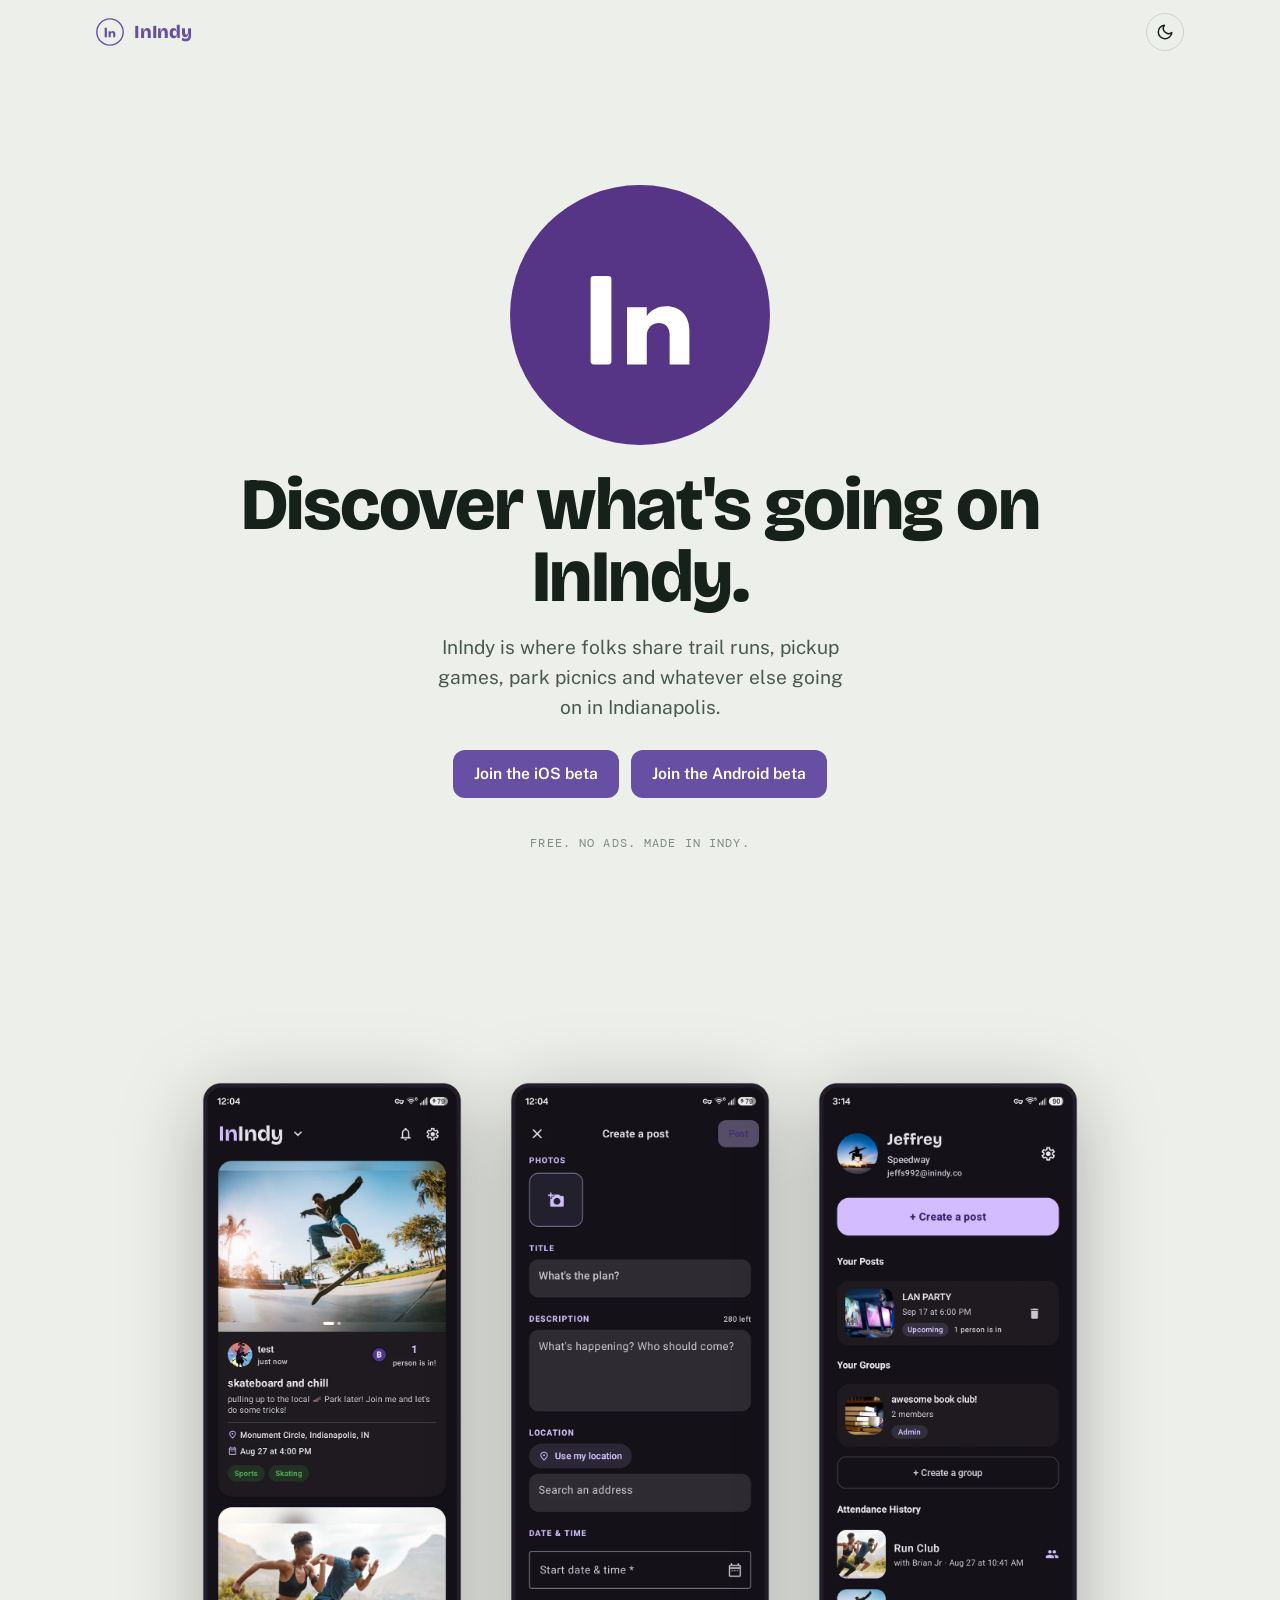
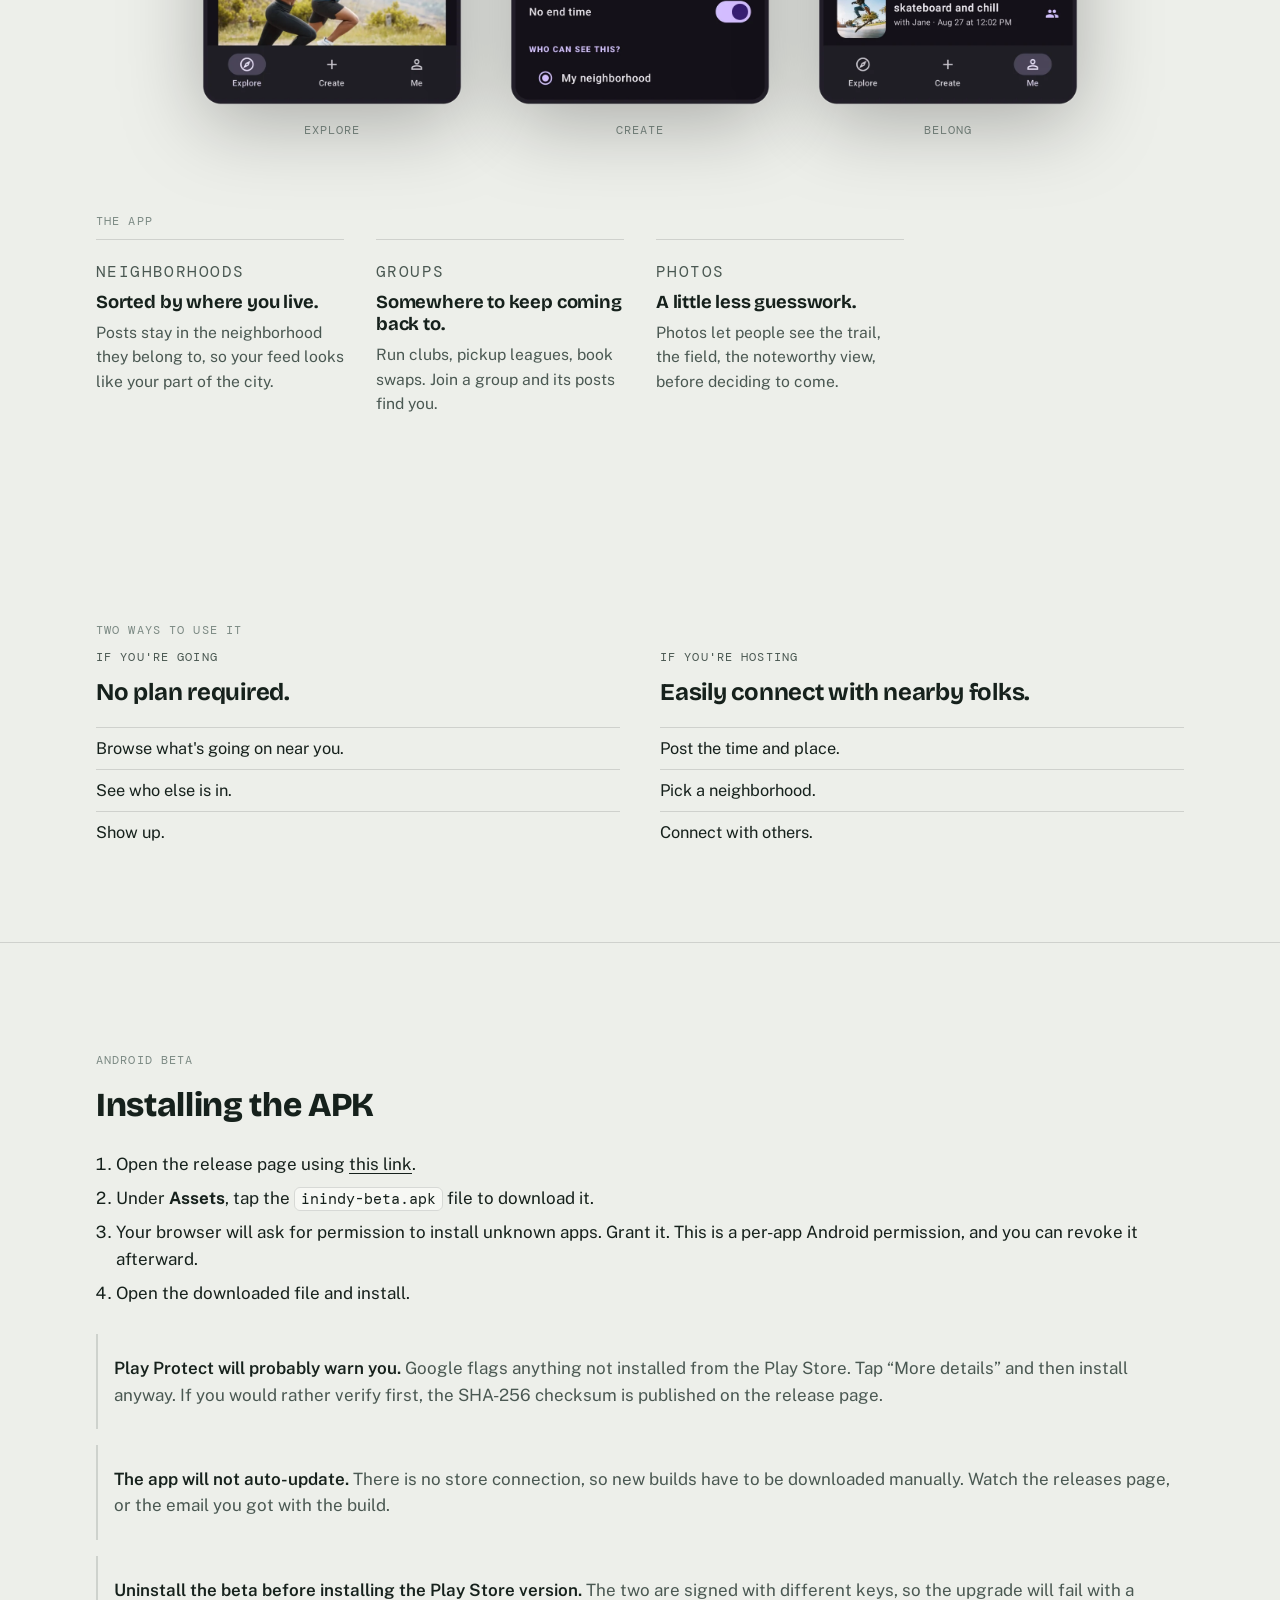
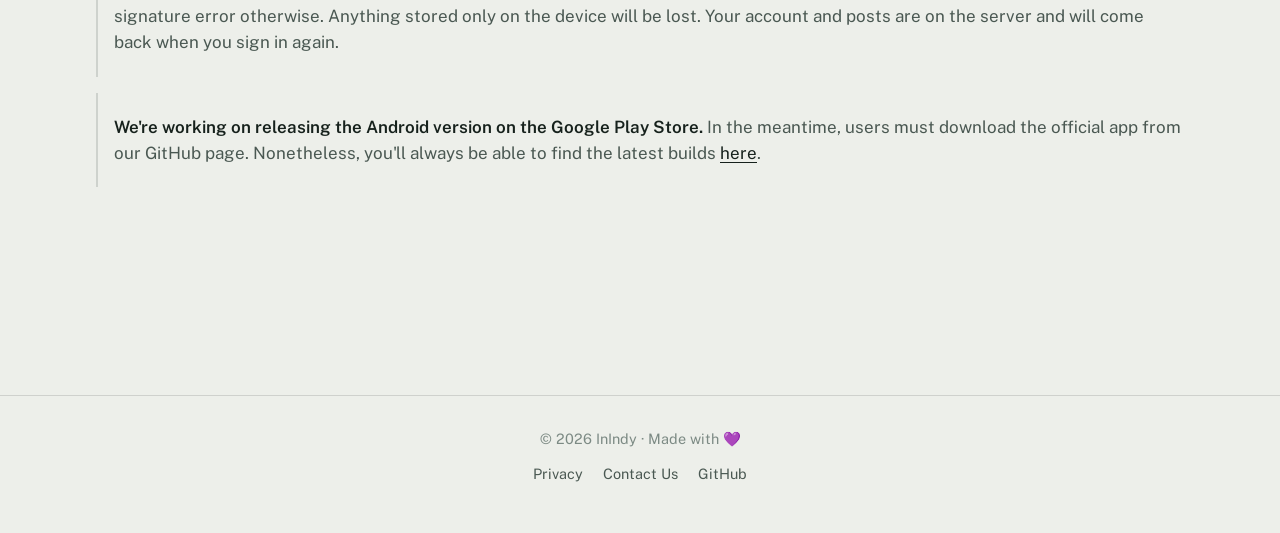
==== docs/index.html @ 4d264623 "updates website; refactors docs/assets" ====
<!doctype html>
<html lang="en">
<head>
<meta charset="utf-8">
<meta name="viewport" content="width=device-width, initial-scale=1, viewport-fit=cover">
<title>InIndy</title>
<meta name="description" content="InIndy is where folks share trail runs, pickup games, park picnics and whatever else going on in Indianapolis.">
<link rel="canonical" href="https://inindy.co/">

<meta property="og:type" content="website">
<meta property="og:site_name" content="InIndy">
<meta property="og:title" content="Discover what's going on InIndy.">
<meta property="og:description" content="InIndy is where folks share trail runs, pickup games, park picnics and whatever else going on in Indianapolis.">
<meta property="og:url" content="https://inindy.co/">
<meta property="og:image" content="https://inindy.co/assets/og-image.png">
<meta name="twitter:card" content="summary_large_image">
<meta name="twitter:title" content="Discover what's going on InIndy.">
<meta name="twitter:description" content="InIndy is where folks share trail runs, pickup games, park picnics and whatever else going on in Indianapolis.">
<meta name="twitter:image" content="https://inindy.co/assets/og-image.png">

<meta name="theme-color" content="#EDEFEA" media="(prefers-color-scheme: light)">
<meta name="theme-color" content="#000000" media="(prefers-color-scheme: dark)">

<link rel="icon" type="image/svg+xml" href="./assets/browser/favicon.svg">
<link rel="icon" type="image/png" sizes="32x32" href="./assets/browser/favicon-32.png">
<link rel="apple-touch-icon" sizes="180x180" href="./assets/browser/apple-touch-icon.png">

<script>
  // Apply stored theme before paint — avoids a flash on load.
  (function () {
    try {
      var t = localStorage.getItem('inindy-theme');
      if (t === 'light' || t === 'dark') {
        document.documentElement.setAttribute('data-theme', t);
      }
    } catch (e) {}
  })();
</script>

<link rel="preconnect" href="https://fonts.googleapis.com">
<link rel="preconnect" href="https://fonts.gstatic.com" crossorigin>
<link href="https://fonts.googleapis.com/css2?family=Bricolage+Grotesque:opsz,wght@12..96,500;12..96,700;12..96,800&family=Public+Sans:wght@400;500;600&family=DM+Mono:wght@400;500&display=swap" rel="stylesheet">

<link rel="stylesheet" href="./assets/css/index.css">
</head>
<body>

<header class="nav" id="nav">
  <div class="container nav-row">
    <a class="brand-lock" href="./index.html" aria-label="InIndy home">
      <svg viewBox="0 0 100 100" aria-hidden="true">
        <circle cx="50" cy="50" r="47" fill="none" stroke="currentColor" stroke-width="5"/>
        <g fill="currentColor" transform="translate(-4 0)">
          <rect x="35" y="35" width="8" height="34" rx="1.2"/>
          <path d="M49 47 h7.6 v3.4 c1.7 -2.6 4.6 -3.8 7.6 -3.8 c5.2 0 8.8 3.6 8.8 9.4 V69 h-7.6 V57.6 c0 -2.8 -1.7 -4.5 -4.2 -4.5 c-2.6 0 -4.6 1.9 -4.6 5.1 V69 H49 z"/>
        </g>
      </svg>
      <span>InIndy</span>
    </a>
    <button class="theme-toggle" id="themeToggle" type="button" aria-label="Switch to dark theme">
      <svg id="themeIcon" viewBox="0 0 24 24" fill="none" stroke="currentColor" stroke-width="2" stroke-linecap="round" stroke-linejoin="round" aria-hidden="true">
        <path d="M21 12.79A9 9 0 1 1 11.21 3 7 7 0 0 0 21 12.79z"/>
      </svg>
    </button>
  </div>
</header>

<main>

  <section class="section hero">
    <div class="container hero-inner">
      <img class="hero-logo" src="./assets/logo.svg" alt="InIndy" width="260" height="260">
      <h1 class="headline">Discover what's going on InIndy.</h1>
      <p class="subhead">InIndy is where folks share trail runs, pickup games, park picnics and whatever else going on in Indianapolis.</p>

      <div class="cta-row" id="ctaTop"></div>
      <p class="mono hero-foot">Free. No ads. Made in Indy.</p>
    </div>
  </section>

  <section class="section">
    <div class="container">
      <div class="screens">
        <figure class="screen">
          <picture>
            <source srcset="./assets/screenshots/screen-feed.webp" type="image/webp">
            <img src="./assets/screenshots/screen-feed.png" width="668" height="1599" loading="lazy" decoding="async"
                 alt="The InIndy feed showing a skateboarding meetup at Monument Circle.">
          </picture>
          <figcaption class="mono">Explore</figcaption>
        </figure>
        <figure class="screen">
          <picture>
            <source srcset="./assets/screenshots/screen-create.webp" type="image/webp">
            <img src="./assets/screenshots/screen-create.png" width="668" height="1599" loading="lazy" decoding="async"
                 alt="Creating a post: photos, title, description, location, date and time, and who can see it.">
          </picture>
          <figcaption class="mono">Create</figcaption>
        </figure>
        <figure class="screen">
          <picture>
            <source srcset="./assets/screenshots/screen-profile.webp" type="image/webp">
            <img src="./assets/screenshots/screen-profile.png" width="668" height="1599" loading="lazy" decoding="async"
                 alt="A profile in Speedway showing an upcoming LAN party, a book club group, and events attended.">
          </picture>
          <figcaption class="mono">Belong</figcaption>
        </figure>
      </div>

      <p class="mono kicker">The app</p>
      <div class="blocks">
        <article class="block">
          <p class="mono">Neighborhoods</p>
          <h3>Sorted by where you live.</h3>
          <p>Posts stay in the neighborhood they belong to, so your feed looks like your part of the city.</p>
        </article>
        <article class="block">
          <p class="mono">Groups</p>
          <h3>Somewhere to keep coming back to.</h3>
          <p>Run clubs, pickup leagues, book swaps. Join a group and its posts find you.</p>
        </article>
        <article class="block">
          <p class="mono">Photos</p>
          <h3>A little less guesswork.</h3>
          <p>Photos let people see the trail, the field, the noteworthy view, before deciding to come.</p>
        </article>
      </div>
    </div>
  </section>

  <section class="section">
    <div class="container">
      <p class="mono kicker">Two ways to use it</p>
      <div class="two-ways">
        <div class="way">
          <p class="mono">If you're going</p>
          <h3>No plan required.</h3>
          <ul class="steps">
            <li>Browse what's going on near you.</li>
            <li>See who else is in.</li>
            <li>Show up.</li>
          </ul>
        </div>
        <div class="way">
          <p class="mono">If you're hosting</p>
          <h3>Easily connect with nearby folks.</h3>
          <ul class="steps">
            <li>Post the time and place.</li>
            <li>Pick a neighborhood.</li>
            <li>Connect with others.</li>
          </ul>
        </div>
      </div>
    </div>
  </section>

<!--  <section class="section">-->
<!--    <div class="container">-->
<!--      <p class="mono kicker">Neighborhoods</p>-->
<!--      <p class="hoods">Beech Grove &middot; Carmel &middot; Castleton &middot; Crown Hill &middot; Fall Creek Place &middot; Fishers &middot; Geist &middot; Golden Hill &middot; Greenwood &middot; High School Road &middot; Mapleton-Fall Creek &middot; Mars Hill &middot; Near Eastside &middot; Near Northside &middot; Near Westside &middot; Nora &middot; Riverside &middot; Southport &middot; Speedway &middot; University Heights &middot; Wayne &middot; Westfield &middot; White River State Park Area &middot; Woodruff Place &middot; Zionsville</p>-->
<!--    </div>-->
<!--  </section>-->

  <section class="section android-setup" id="android-setup">
    <div class="container">
      <p class="mono kicker">Android beta</p>
      <h2>Installing the APK</h2>
      <ol>
        <li>Open the release page using <a id="releaseLink" href="#" target="_blank" rel="noopener">this link</a>.</li>
        <li>Under <strong>Assets</strong>, tap the <code>inindy-beta.apk</code> file to download it.</li>
        <li>Your browser will ask for permission to install unknown apps. Grant it. This is a per-app Android permission, and you can revoke it afterward.</li>
        <li>Open the downloaded file and install.</li>
      </ol>

      <div class="warn">
        <p><strong>Play Protect will probably warn you.</strong> Google flags anything not installed from the Play Store. Tap &ldquo;More details&rdquo; and then install anyway. If you would rather verify first, the SHA-256 checksum is published on the release page.</p>
      </div>
      <div class="warn">
        <p><strong>The app will not auto-update.</strong> There is no store connection, so new builds have to be downloaded manually. Watch the releases page, or the email you got with the build.</p>
      </div>
      <div class="warn">
        <p><strong>Uninstall the beta before installing the Play Store version.</strong> The two are signed with different keys, so the upgrade will fail with a signature error otherwise. Anything stored only on the device will be lost. Your account and posts are on the server and will come back when you sign in again.</p>
      </div>
      <div class="warn">
        <p><strong>We're working on releasing the Android version on the Google Play Store.</strong> In the meantime, users must download the official app from our GitHub page. Nonetheless, you'll always be able to find the latest builds <a href="https://github.com/BrianJr03/InIndyApp/releases" rel="noopener">here</a>.</p>
      </div>
    </div>
  </section>

</main>

<footer class="site">
  <div class="container foot-row">
    <div>&copy; 2026 InIndy &middot; Made with 💜</div>
    <div class="foot-links">
      <a href="./privacy.html">Privacy</a>
      <a href="mailto:brian.walker@inindy.co">Contact Us</a>
      <a href="https://github.com/BrianJr03/InIndyApp" rel="noopener">GitHub</a>
    </div>
  </div>
</footer>

<div class="scroll-hint" id="scrollHint" aria-hidden="true">
  <svg viewBox="0 0 24 24" fill="none" stroke="currentColor" stroke-width="2" stroke-linecap="round" stroke-linejoin="round">
    <path d="M12 5v14M5 12l7 7 7-7"/>
  </svg>
</div>

<script src="./assets/js/index.js"></script>
</body>
</html>
---- docs/assets/css/index.css ----
:root {
  --paper:    #EDEFEA;
  --paper-2:  #F7F8F4;
  --ink:      #16211C;
  --ink-2:    #4A5852;
  --ink-3:    #7C8A84;
  --line:     rgba(22,33,28,0.14);
  --brand:    #6750A4;
  --brand-text: #6750A4;
  --brand-hover: #5B4590;
  --accent:   #9C5D0C;
  --on-brand: #FFFFFF;

  --font-display: 'Bricolage Grotesque', ui-sans-serif, system-ui, -apple-system, 'Segoe UI', sans-serif;
  --font-body:    'Public Sans', system-ui, -apple-system, 'Segoe UI', Roboto, sans-serif;
  --font-mono:    'DM Mono', ui-monospace, SFMono-Regular, Menlo, Monaco, Consolas, monospace;

  --hint-ink: #000;

  --gutter: clamp(1.25rem, 4vw, 2.25rem);
  --section-y: clamp(3.5rem, 8vw, 6rem);
  --hero-y: clamp(4.5rem, 10vw, 7.5rem);
  --max: 1160px;
  --radius: 14px;
}
[data-theme="dark"] {
  --paper:    #000000;
  --paper-2:  #0D0B10;
  --ink:      #E7EDE8;
  --ink-2:    #A2B1AA;
  --ink-3:    #6F807A;
  --line:     rgba(230,225,233,0.18);
  --brand:    #6750A4;
  --brand-text: #D0BCFF;
  --brand-hover: #7965B8;
  --accent:   #E9A93F;
  --on-brand: #FFFFFF;
  --hint-ink: #FFFFFF;
}
@media (prefers-color-scheme: dark) {
  :root:not([data-theme="light"]) {
    --paper:    #000000;
    --paper-2:  #0D0B10;
    --ink:      #E7EDE8;
    --ink-2:    #A2B1AA;
    --ink-3:    #6F807A;
    --line:     rgba(230,225,233,0.18);
    --brand:    #6750A4;
    --brand-text: #D0BCFF;
    --brand-hover: #7965B8;
    --accent:   #E9A93F;
    --on-brand: #FFFFFF;
    --hint-ink: #FFFFFF;
  }
}

* { box-sizing: border-box; }
html, body { margin: 0; padding: 0; }
html { -webkit-text-size-adjust: 100%; scroll-behavior: smooth; }
body {
  background: var(--paper);
  color: var(--ink);
  font-family: var(--font-body);
  font-size: 17px;
  line-height: 1.55;
  -webkit-font-smoothing: antialiased;
  text-rendering: optimizeLegibility;
  overflow-x: hidden;
}
img, svg { display: block; max-width: 100%; }

a { color: var(--ink); text-decoration: underline; text-underline-offset: 3px; text-decoration-thickness: 1px; }
a:hover { color: var(--brand-text); }
code {
  font-family: var(--font-mono);
  font-size: 0.88em;
  background: var(--paper-2);
  border: 1px solid var(--line);
  padding: 1px 6px;
  border-radius: 6px;
}
:focus { outline: none; }
:focus-visible {
  outline: 2px solid var(--brand-text);
  outline-offset: 2px;
  border-radius: 6px;
}

.container {
  max-width: var(--max);
  margin: 0 auto;
  padding-left: var(--gutter);
  padding-right: var(--gutter);
}
.section { padding-top: var(--section-y); padding-bottom: var(--section-y); }

.mono {
  font-family: var(--font-mono);
  font-size: 0.78rem;
  letter-spacing: 0.09em;
  text-transform: uppercase;
  color: var(--ink-3);
}

/* NAV */
header.nav {
  position: sticky;
  top: 0;
  z-index: 20;
  background: color-mix(in oklab, var(--paper) 88%, transparent);
  backdrop-filter: saturate(140%) blur(8px);
  -webkit-backdrop-filter: saturate(140%) blur(8px);
  border-bottom: 1px solid transparent;
  transition: border-color 200ms ease;
}
header.nav.is-scrolled { border-bottom-color: var(--line); }
.nav-row {
  display: flex;
  align-items: center;
  justify-content: space-between;
  height: 64px;
}
.brand-lock {
  display: inline-flex;
  align-items: center;
  gap: 10px;
  color: var(--brand-text);
  text-decoration: none;
  font-family: var(--font-display);
  font-weight: 800;
  letter-spacing: -0.01em;
  font-size: 1.15rem;
}
.brand-lock svg { width: 28px; height: 28px; }
.theme-toggle {
  appearance: none;
  background: transparent;
  border: 1px solid var(--line);
  color: var(--ink);
  height: 38px;
  width: 38px;
  padding: 0;
  border-radius: 999px;
  cursor: pointer;
  display: inline-flex;
  align-items: center;
  justify-content: center;
}
.theme-toggle:hover { border-color: var(--ink-3); }
.theme-toggle svg { width: 18px; height: 18px; }

/* HERO */
.hero {
  padding-top: var(--hero-y);
  padding-bottom: var(--hero-y);
}
.hero-inner {
  display: flex;
  flex-direction: column;
  align-items: center;
  text-align: center;
  gap: 0;
}
.hero-logo {
  width: clamp(140px, 26vw, 260px);
  height: auto;
  margin: 0 0 1.5rem;
}
h1.headline {
  font-family: var(--font-display);
  font-weight: 800;
  font-size: clamp(2.4rem, 7vw, 4.6rem);
  line-height: 0.98;
  letter-spacing: -0.02em;
  margin: 0 0 1.25rem;
  color: var(--ink);
  max-width: 18ch;
}
.subhead {
  font-size: clamp(1.05rem, 1.6vw, 1.2rem);
  color: var(--ink-2);
  max-width: 34ch;
  margin: 0 0 1.75rem;
}
.cta-row {
  display: flex;
  flex-direction: column;
  gap: 12px;
  margin: 0 0 1rem;
  justify-content: center;
}
@media (min-width: 560px) {
  .cta-row { flex-direction: row; }
}
.btn {
  display: inline-flex;
  align-items: center;
  justify-content: center;
  min-height: 48px;
  padding: 0 20px;
  border-radius: 12px;
  font-family: var(--font-body);
  font-weight: 600;
  font-size: 0.98rem;
  text-decoration: none;
  border: 1px solid transparent;
  cursor: pointer;
  transition: transform 120ms ease, background-color 160ms ease, color 160ms ease, border-color 160ms ease;
}
@media (max-width: 559px) { .btn { width: 100%; } }
.btn-primary {
  background: var(--brand);
  color: var(--on-brand);
}
.btn-primary:hover { background: var(--brand-hover); color: var(--on-brand); transform: translateY(-1px); }
.btn-disabled {
  background: transparent;
  color: var(--ink-3);
  border-color: var(--line);
  cursor: not-allowed;
  pointer-events: none;
}
.setup-link {
  display: block;
  width: fit-content;
  margin: 8px auto 0;
  color: var(--ink-3);
  font-size: 0.9rem;
  text-decoration: underline;
  text-underline-offset: 3px;
}
.setup-link:hover { color: var(--ink); }
.hero-foot { margin-top: 1.25rem; }

/* WHAT IT DOES */
.blocks {
  display: grid;
  grid-template-columns: 1fr;
  gap: clamp(1.5rem, 3vw, 2rem);
}
@media (min-width: 700px) { .blocks { grid-template-columns: repeat(2, 1fr); } }
@media (min-width: 1024px) { .blocks { grid-template-columns: repeat(4, 1fr); } }
.block { border-top: 1px solid var(--line); padding-top: 1.25rem; }
.block h3 {
  font-family: var(--font-display);
  font-weight: 700;
  font-size: 1.15rem;
  line-height: 1.2;
  margin: 0.4rem 0 0.5rem;
  color: var(--ink);
  letter-spacing: -0.01em;
}
.block p { margin: 0; color: var(--ink-2); font-size: 0.98rem; }

/* APP SCREENS */
.screens{display:flex;gap:clamp(1.5rem,5vw,3rem);justify-content:center;
  align-items:flex-start;flex-wrap:wrap;margin-bottom:clamp(2.5rem,7vw,4.5rem)}
.screen{margin:0;flex:0 1 260px;max-width:300px;text-align:center}
.screen img{width:100%;height:auto;display:block;
  filter:drop-shadow(0 18px 40px rgba(0,0,0,.28))}
.screen figcaption{margin-top:1rem;color:var(--ink-3)}
@media (max-width:900px){.screen{flex-basis:220px}}
@media (max-width:700px){
  .screens{flex-wrap:nowrap;justify-content:flex-start;gap:1rem;
    overflow-x:auto;scroll-snap-type:x mandatory;
    -webkit-overflow-scrolling:touch;scrollbar-width:none;
    margin-inline:calc(var(--gutter) * -1);
    padding:0.5rem 15% 3rem;
    scroll-padding-inline:15%}
  .screens::-webkit-scrollbar{display:none}
  .screen{flex:0 0 70%;max-width:none;scroll-snap-align:center}
}

/* TWO WAYS */
.two-ways {
  display: grid;
  grid-template-columns: 1fr;
  gap: clamp(1.75rem, 4vw, 2.5rem);
}
@media (min-width: 800px) { .two-ways { grid-template-columns: 1fr 1fr; } }
.way h3 {
  font-family: var(--font-display);
  font-weight: 700;
  font-size: 1.5rem;
  margin: 0.4rem 0 0.75rem;
  letter-spacing: -0.01em;
}
.way p { color: var(--ink-2); margin: 0; }
.way .steps {
  margin: 1rem 0 0;
  padding: 0;
  list-style: none;
  display: grid;
  gap: 8px;
  color: var(--ink);
  font-size: 1.02rem;
}
.way .steps li {
  border-top: 1px solid var(--line);
  padding-top: 8px;
}

/* NEIGHBORHOODS */
.hoods {
  font-family: var(--font-mono);
  color: var(--ink-3);
  font-size: 0.86rem;
  letter-spacing: 0.04em;
  line-height: 1.9;
}

/* ANDROID SETUP */
.android-setup { border-top: 1px solid var(--line); padding-top: var(--section-y); }
.android-setup h2 {
  font-family: var(--font-display);
  font-weight: 800;
  font-size: clamp(1.6rem, 3.5vw, 2.1rem);
  letter-spacing: -0.01em;
  margin: 0.5rem 0 1.25rem;
}
.android-setup ol { margin: 0 0 1.75rem; padding-left: 1.25rem; color: var(--ink); }
.android-setup ol li { margin-bottom: 0.5rem; }
.warn {
  border-left: 2px solid var(--line);
  padding: 0.25rem 0 0.25rem 1rem;
  margin: 1rem 0;
  color: var(--ink-2);
}
.warn strong { color: var(--ink); font-weight: 600; }
.android-setup .foot-link { display: inline-block; margin-top: 1rem; }

/* SECTION HEADS */
.kicker { margin-bottom: 0.5rem; }

/* FOOTER */
footer.site {
  border-top: 1px solid var(--line);
  margin-top: var(--section-y);
  padding: 2rem 0 3rem;
}
.foot-row {
  display: flex;
  flex-direction: column;
  align-items: center;
  gap: 0.75rem;
  color: var(--ink-3);
  font-size: 0.9rem;
  text-align: center;
}
.foot-links {
  display: flex;
  flex-wrap: wrap;
  justify-content: center;
  gap: 1.25rem;
}
.foot-links a { color: var(--ink-2); text-decoration: none; }
.foot-links a:hover { color: var(--ink); text-decoration: underline; text-underline-offset: 3px; }

/* SCROLL HINT — mobile-only pulsing arrow at the very top of the page */
.scroll-hint { display: none; }
@media (max-width: 560px) {
  .scroll-hint {
    display: block;
    position: fixed;
    right: 1.25rem;
    bottom: calc(1.25rem + env(safe-area-inset-bottom, 0px));
    color: var(--hint-ink);
    z-index: 15;
    pointer-events: none;
    transition: opacity 300ms ease;
    animation: scrollPulse 2.4s ease-in-out infinite;
  }
  .scroll-hint svg { width: 28px; height: 28px; display: block; }
  .scroll-hint.is-hidden { opacity: 0; animation: none; }
}
@keyframes scrollPulse {
  0%, 100% { opacity: 0.4; }
  50%      { opacity: 1; }
}
@media (prefers-reduced-motion: reduce) {
  .scroll-hint { animation: none; opacity: 0.85; }
}

/* MOTION — reduced-motion path renders final state instantly */
@media (prefers-reduced-motion: no-preference) {
  .hero-logo,
  h1.headline,
  .subhead {
    opacity: 0;
    transform: translateY(10px);
    animation: heroRise 400ms cubic-bezier(.2,.7,.2,1) forwards;
  }
  h1.headline { animation-delay: 120ms; }
  .subhead { animation-delay: 220ms; }
}
@keyframes heroRise { to { opacity: 1; transform: translateY(0); } }
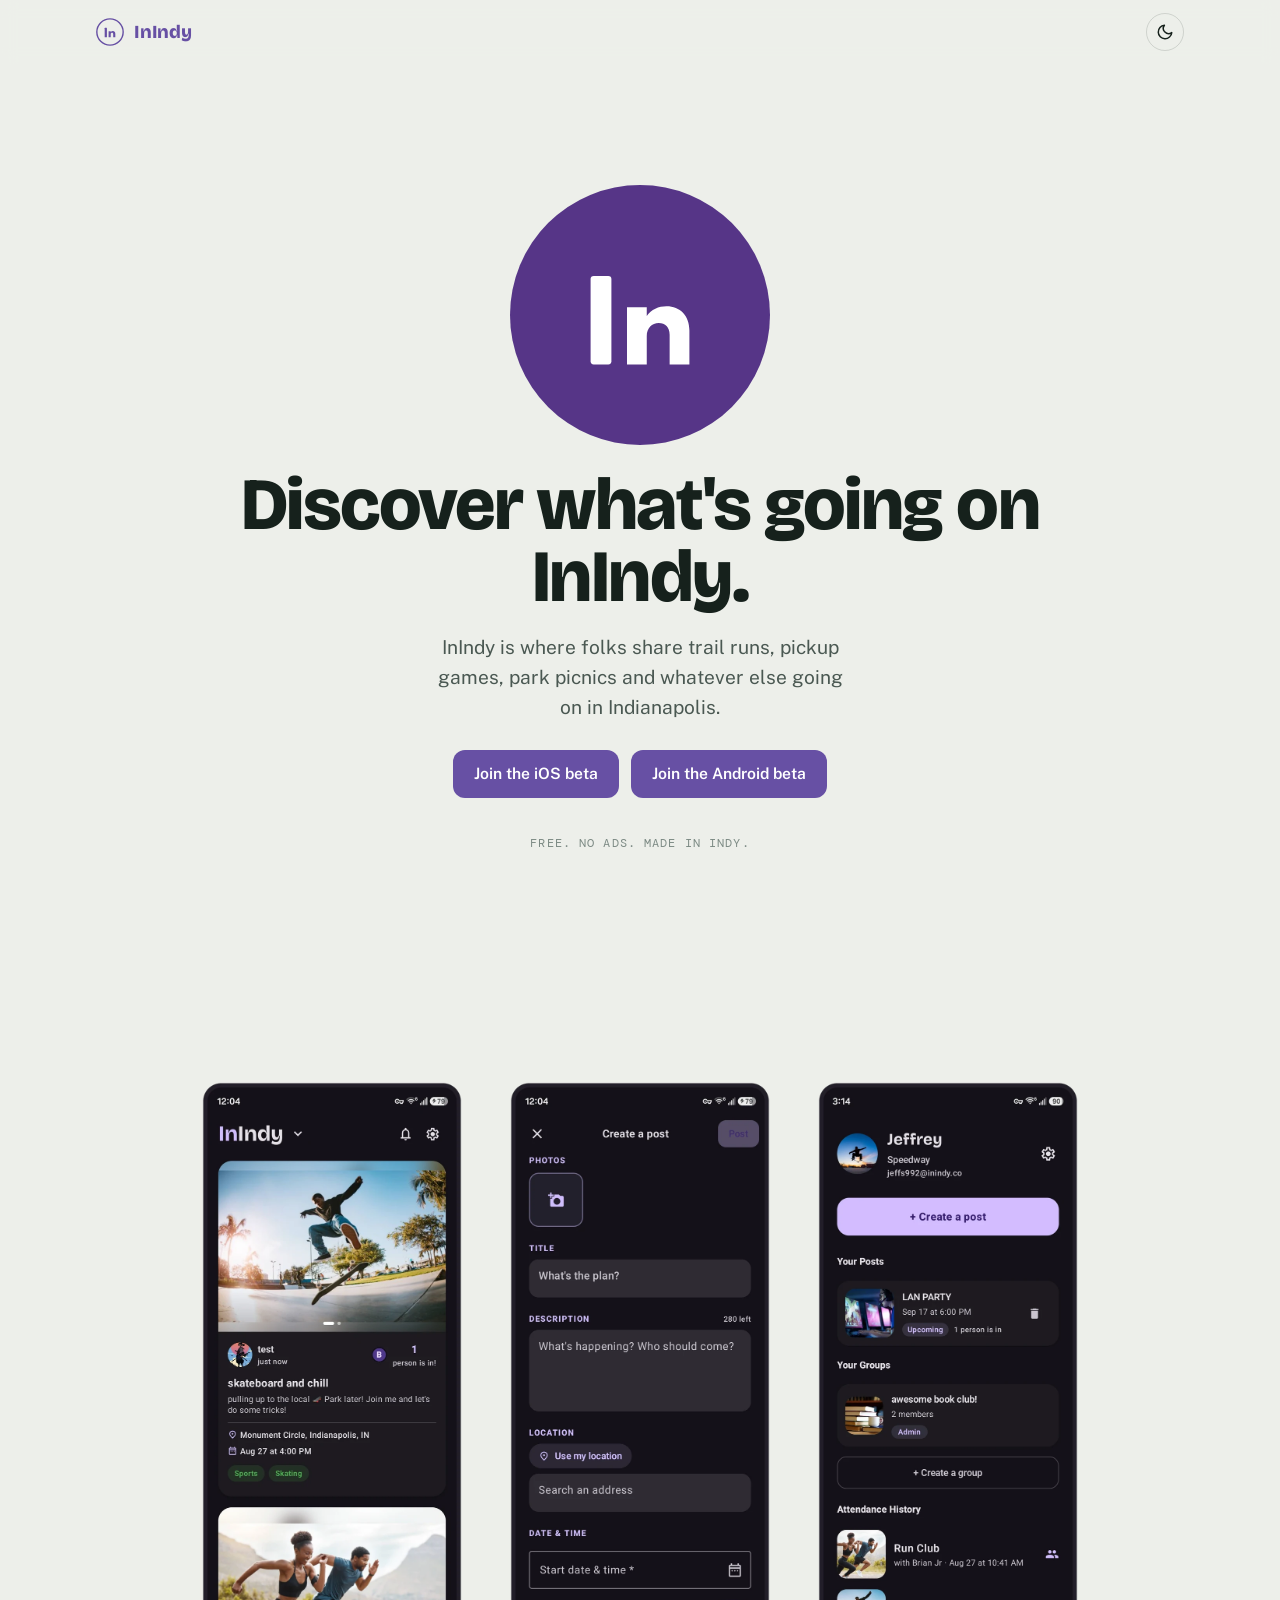
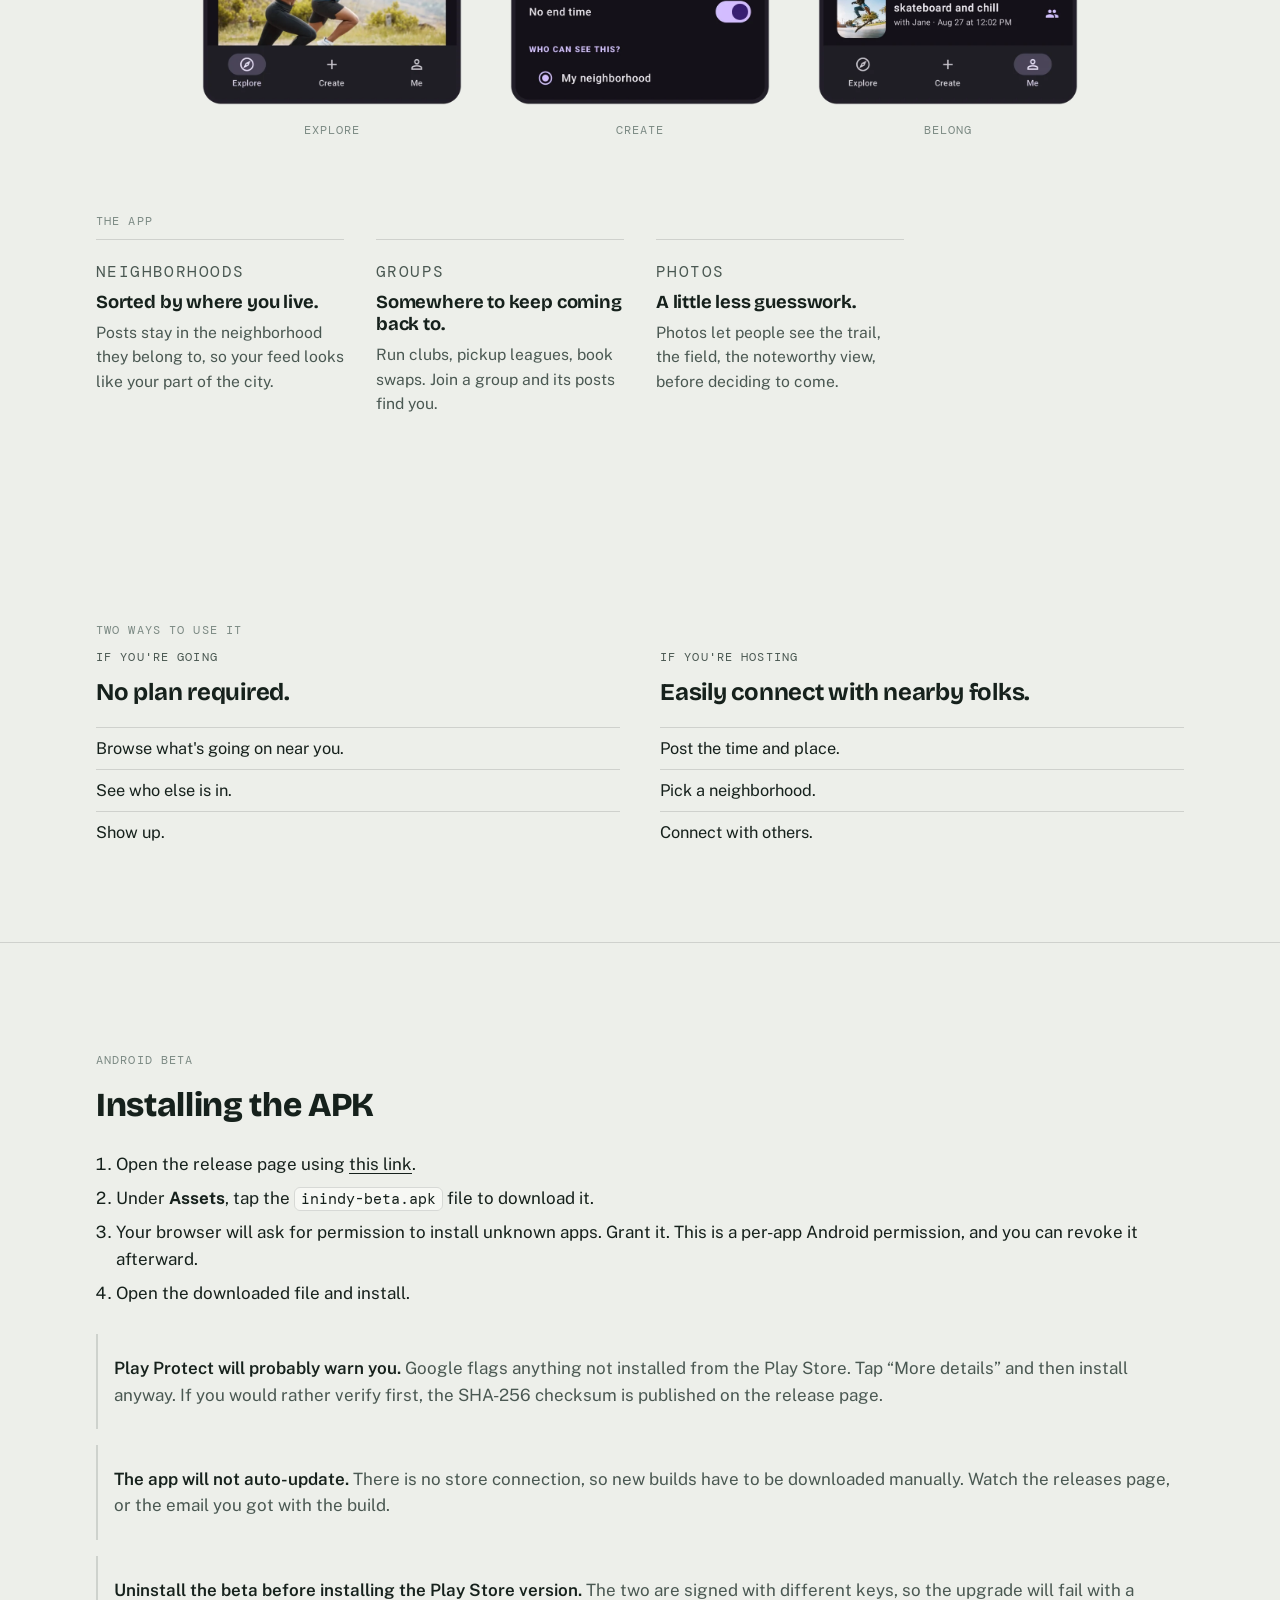
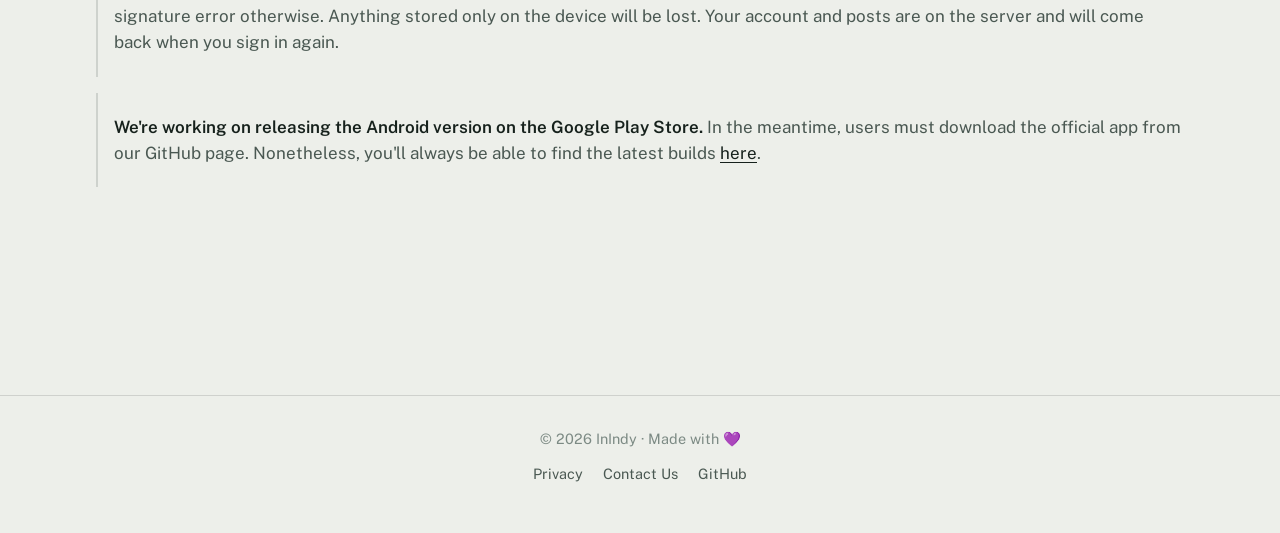
==== commit 800cc988: "updates website; adds animating arrow for mobile" ====
--- a/docs/index.html
+++ b/docs/index.html
@@ -200,11 +200,11 @@
   </div>
 </footer>
 
-<div class="scroll-hint" id="scrollHint" aria-hidden="true">
-  <svg viewBox="0 0 24 24" fill="none" stroke="currentColor" stroke-width="2" stroke-linecap="round" stroke-linejoin="round">
+<button class="scroll-hint" id="scrollHint" type="button" aria-label="Scroll to screenshots">
+  <svg viewBox="0 0 24 24" fill="none" stroke="currentColor" stroke-width="2" stroke-linecap="round" stroke-linejoin="round" aria-hidden="true">
     <path d="M12 5v14M5 12l7 7 7-7"/>
   </svg>
-</div>
+</button>
 
 <script src="./assets/js/index.js"></script>
 </body>
--- a/docs/assets/css/index.css
+++ b/docs/assets/css/index.css
@@ -130,6 +130,7 @@
   font-weight: 800;
   letter-spacing: -0.01em;
   font-size: 1.15rem;
+  -webkit-tap-highlight-color: transparent;
 }
 .brand-lock svg { width: 28px; height: 28px; }
 .theme-toggle {
@@ -145,6 +146,7 @@
   display: inline-flex;
   align-items: center;
   justify-content: center;
+  -webkit-tap-highlight-color: transparent;
 }
 .theme-toggle:hover { border-color: var(--ink-3); }
 .theme-toggle svg { width: 18px; height: 18px; }
@@ -254,10 +256,10 @@
 
 /* APP SCREENS */
 .screens{display:flex;gap:clamp(1.5rem,5vw,3rem);justify-content:center;
-  align-items:flex-start;flex-wrap:wrap;margin-bottom:clamp(2.5rem,7vw,4.5rem)}
+  align-items:flex-start;flex-wrap:wrap;margin-bottom:clamp(2.5rem,7vw,4.5rem);
+  scroll-margin-top:5rem}
 .screen{margin:0;flex:0 1 260px;max-width:300px;text-align:center}
-.screen img{width:100%;height:auto;display:block;
-  filter:drop-shadow(0 18px 40px rgba(0,0,0,.28))}
+.screen img{width:100%;height:auto;display:block}
 .screen figcaption{margin-top:1rem;color:var(--ink-3)}
 @media (max-width:900px){.screen{flex-basis:220px}}
 @media (max-width:700px){
@@ -364,14 +366,20 @@
     position: fixed;
     right: 1.25rem;
     bottom: calc(1.25rem + env(safe-area-inset-bottom, 0px));
+    appearance: none;
+    background: none;
+    border: 0;
+    padding: 0;
+    margin: 0;
     color: var(--hint-ink);
+    cursor: pointer;
     z-index: 15;
-    pointer-events: none;
+    -webkit-tap-highlight-color: transparent;
     transition: opacity 300ms ease;
     animation: scrollPulse 2.4s ease-in-out infinite;
   }
   .scroll-hint svg { width: 28px; height: 28px; display: block; }
-  .scroll-hint.is-hidden { opacity: 0; animation: none; }
+  .scroll-hint.is-hidden { opacity: 0; animation: none; pointer-events: none; }
 }
 @keyframes scrollPulse {
   0%, 100% { opacity: 0.4; }
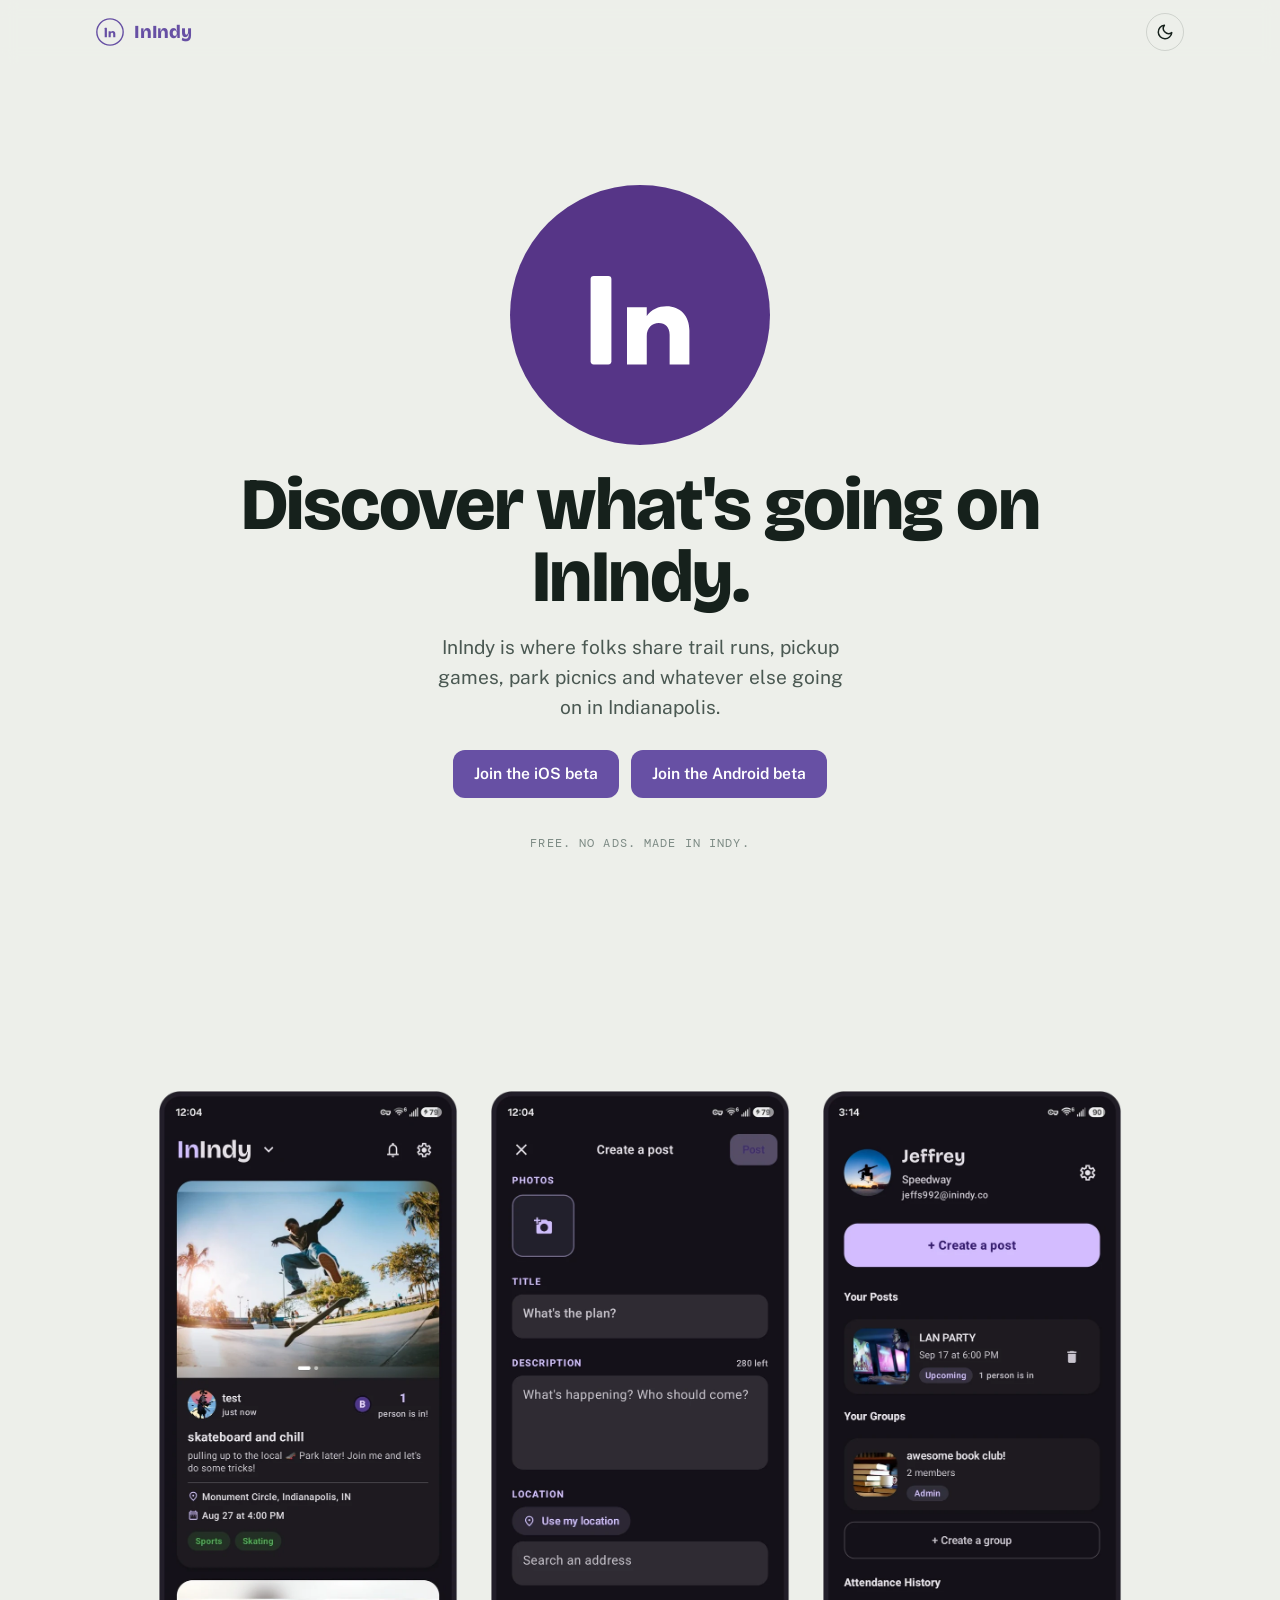
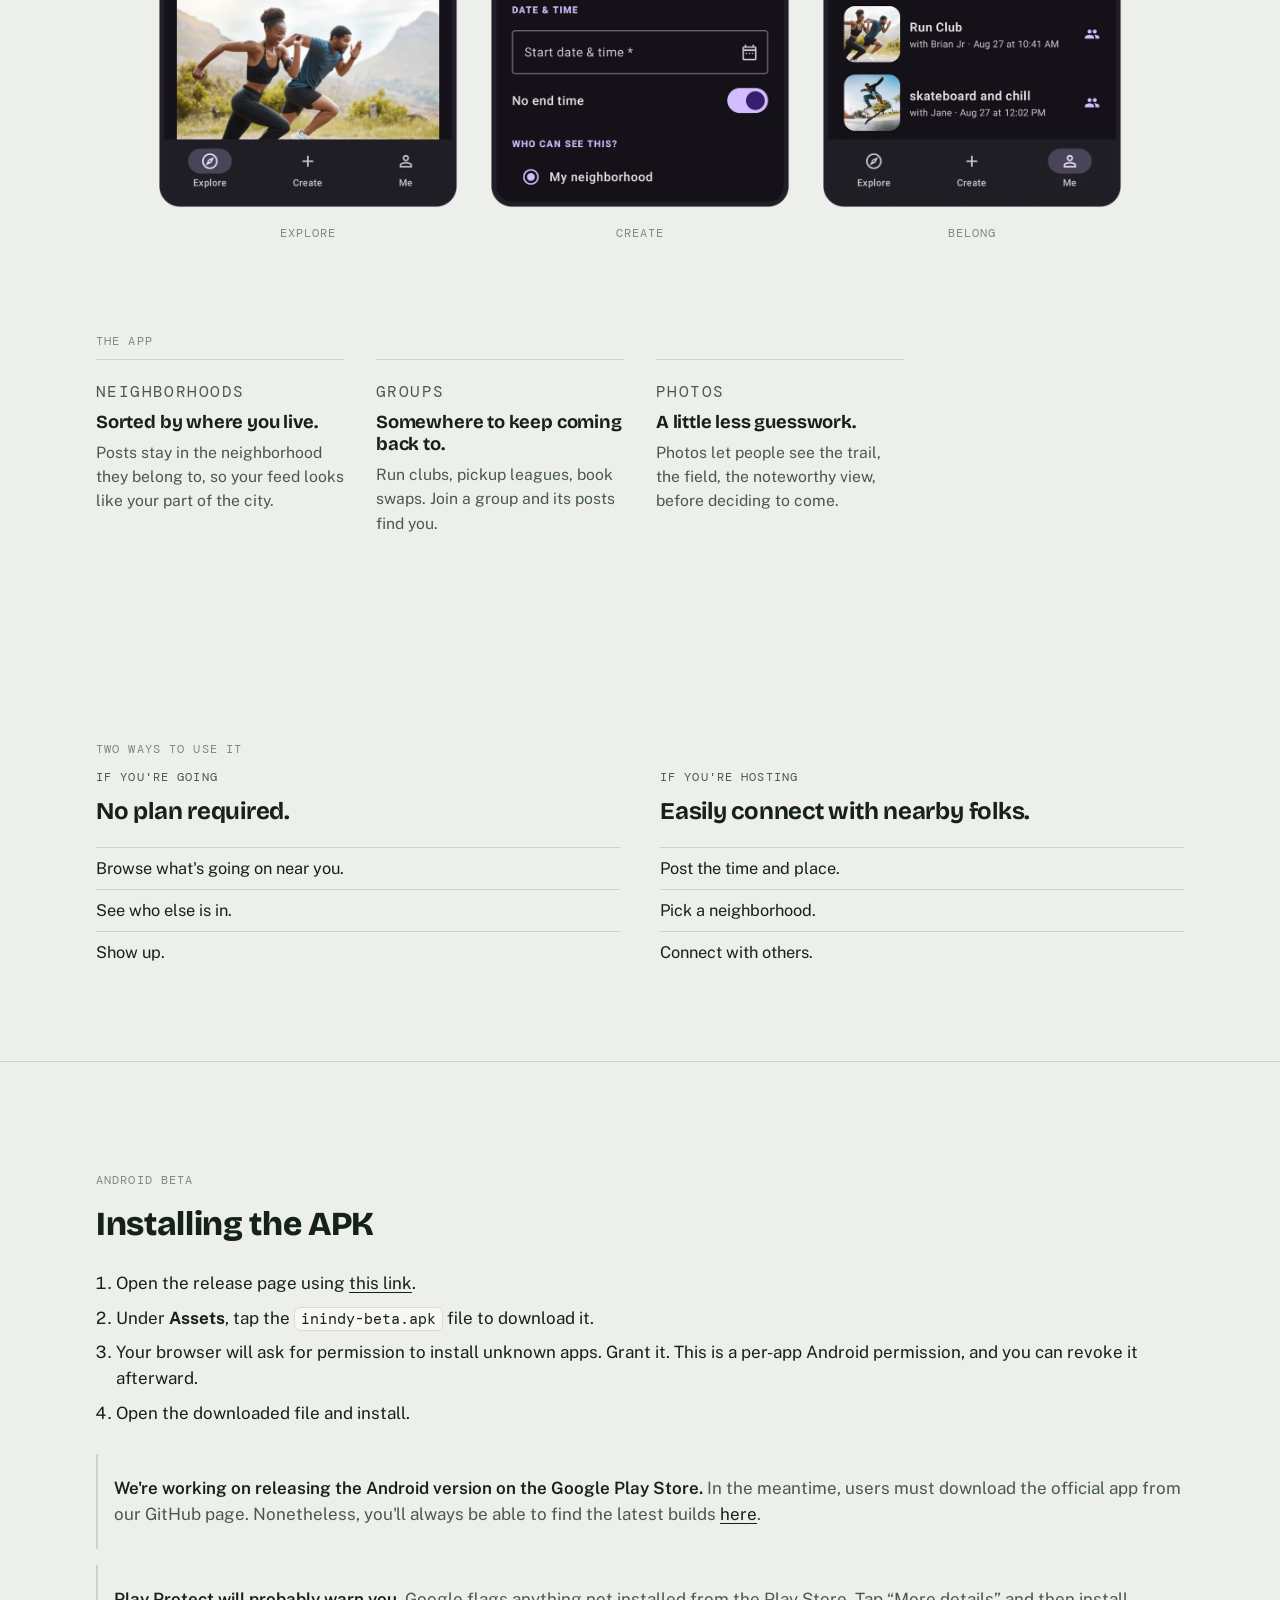
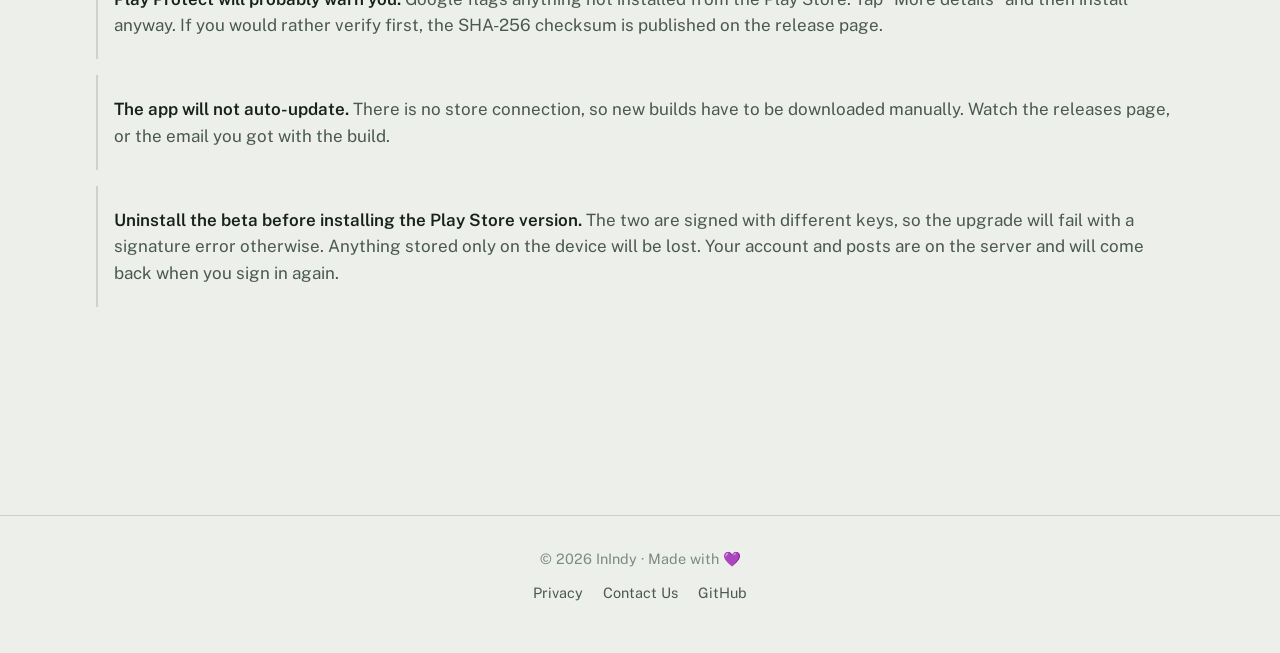
==== commit 7dbf8a08: "changes order of android beta notes" ====
--- a/docs/index.html
+++ b/docs/index.html
@@ -173,6 +173,9 @@
       </ol>
 
       <div class="warn">
+        <p><strong>We're working on releasing the Android version on the Google Play Store.</strong> In the meantime, users must download the official app from our GitHub page. Nonetheless, you'll always be able to find the latest builds <a href="https://github.com/BrianJr03/InIndyApp/releases" rel="noopener">here</a>.</p>
+      </div>
+      <div class="warn">
         <p><strong>Play Protect will probably warn you.</strong> Google flags anything not installed from the Play Store. Tap &ldquo;More details&rdquo; and then install anyway. If you would rather verify first, the SHA-256 checksum is published on the release page.</p>
       </div>
       <div class="warn">
@@ -180,9 +183,6 @@
       </div>
       <div class="warn">
         <p><strong>Uninstall the beta before installing the Play Store version.</strong> The two are signed with different keys, so the upgrade will fail with a signature error otherwise. Anything stored only on the device will be lost. Your account and posts are on the server and will come back when you sign in again.</p>
-      </div>
-      <div class="warn">
-        <p><strong>We're working on releasing the Android version on the Google Play Store.</strong> In the meantime, users must download the official app from our GitHub page. Nonetheless, you'll always be able to find the latest builds <a href="https://github.com/BrianJr03/InIndyApp/releases" rel="noopener">here</a>.</p>
       </div>
     </div>
   </section>
@@ -200,11 +200,11 @@
   </div>
 </footer>
 
-<button class="scroll-hint" id="scrollHint" type="button" aria-label="Scroll to screenshots">
-  <svg viewBox="0 0 24 24" fill="none" stroke="currentColor" stroke-width="2" stroke-linecap="round" stroke-linejoin="round" aria-hidden="true">
+<div class="scroll-hint" id="scrollHint" aria-hidden="true">
+  <svg viewBox="0 0 24 24" fill="none" stroke="currentColor" stroke-width="2" stroke-linecap="round" stroke-linejoin="round">
     <path d="M12 5v14M5 12l7 7 7-7"/>
   </svg>
-</button>
+</div>
 
 <script src="./assets/js/index.js"></script>
 </body>
--- a/docs/assets/css/index.css
+++ b/docs/assets/css/index.css
@@ -254,23 +254,40 @@
 }
 .block p { margin: 0; color: var(--ink-2); font-size: 0.98rem; }
 
-/* APP SCREENS */
-.screens{display:flex;gap:clamp(1.5rem,5vw,3rem);justify-content:center;
-  align-items:flex-start;flex-wrap:wrap;margin-bottom:clamp(2.5rem,7vw,4.5rem);
-  scroll-margin-top:5rem}
-.screen{margin:0;flex:0 1 260px;max-width:300px;text-align:center}
-.screen img{width:100%;height:auto;display:block}
-.screen figcaption{margin-top:1rem;color:var(--ink-3)}
-@media (max-width:900px){.screen{flex-basis:220px}}
-@media (max-width:700px){
-  .screens{flex-wrap:nowrap;justify-content:flex-start;gap:1rem;
-    overflow-x:auto;scroll-snap-type:x mandatory;
-    -webkit-overflow-scrolling:touch;scrollbar-width:none;
-    margin-inline:calc(var(--gutter) * -1);
-    padding:0.5rem 15% 3rem;
-    scroll-padding-inline:15%}
-  .screens::-webkit-scrollbar{display:none}
-  .screen{flex:0 0 70%;max-width:none;scroll-snap-align:center}
+/* APP SCREENS — three-across on desktop, single-item carousel on narrow viewports */
+.screens {
+  display: flex;
+  flex-wrap: nowrap;
+  justify-content: center;
+  align-items: flex-start;
+  gap: clamp(1rem, 3vw, 2rem);
+  overflow-x: auto;
+  overscroll-behavior-x: contain;
+  scroll-snap-type: x mandatory;
+  -webkit-overflow-scrolling: touch;
+  scrollbar-width: none;
+  margin-bottom: clamp(2.5rem, 7vw, 4.5rem);
+  padding-block: 0.5rem 1rem;
+}
+.screens::-webkit-scrollbar { display: none; }
+.screen {
+  margin: 0;
+  flex: 0 0 clamp(220px, 24vw, 300px);
+  scroll-snap-align: center;
+  text-align: center;
+}
+.screen img { width: 100%; height: auto; display: block; }
+.screen figcaption { margin-top: 1rem; color: var(--ink-3); }
+
+/* Narrow viewports: one phone at a time with peek on either side */
+@media (max-width: 900px) {
+  .screens {
+    justify-content: flex-start;
+    gap: 1rem;
+    padding-inline: calc((100% - min(320px, 75vw)) / 2);
+    scroll-padding-inline: calc((100% - min(320px, 75vw)) / 2);
+  }
+  .screen { flex-basis: min(320px, 75vw); }
 }
 
 /* TWO WAYS */
@@ -366,20 +383,14 @@
     position: fixed;
     right: 1.25rem;
     bottom: calc(1.25rem + env(safe-area-inset-bottom, 0px));
-    appearance: none;
-    background: none;
-    border: 0;
-    padding: 0;
-    margin: 0;
     color: var(--hint-ink);
-    cursor: pointer;
     z-index: 15;
-    -webkit-tap-highlight-color: transparent;
+    pointer-events: none;
     transition: opacity 300ms ease;
     animation: scrollPulse 2.4s ease-in-out infinite;
   }
   .scroll-hint svg { width: 28px; height: 28px; display: block; }
-  .scroll-hint.is-hidden { opacity: 0; animation: none; pointer-events: none; }
+  .scroll-hint.is-hidden { opacity: 0; animation: none; }
 }
 @keyframes scrollPulse {
   0%, 100% { opacity: 0.4; }
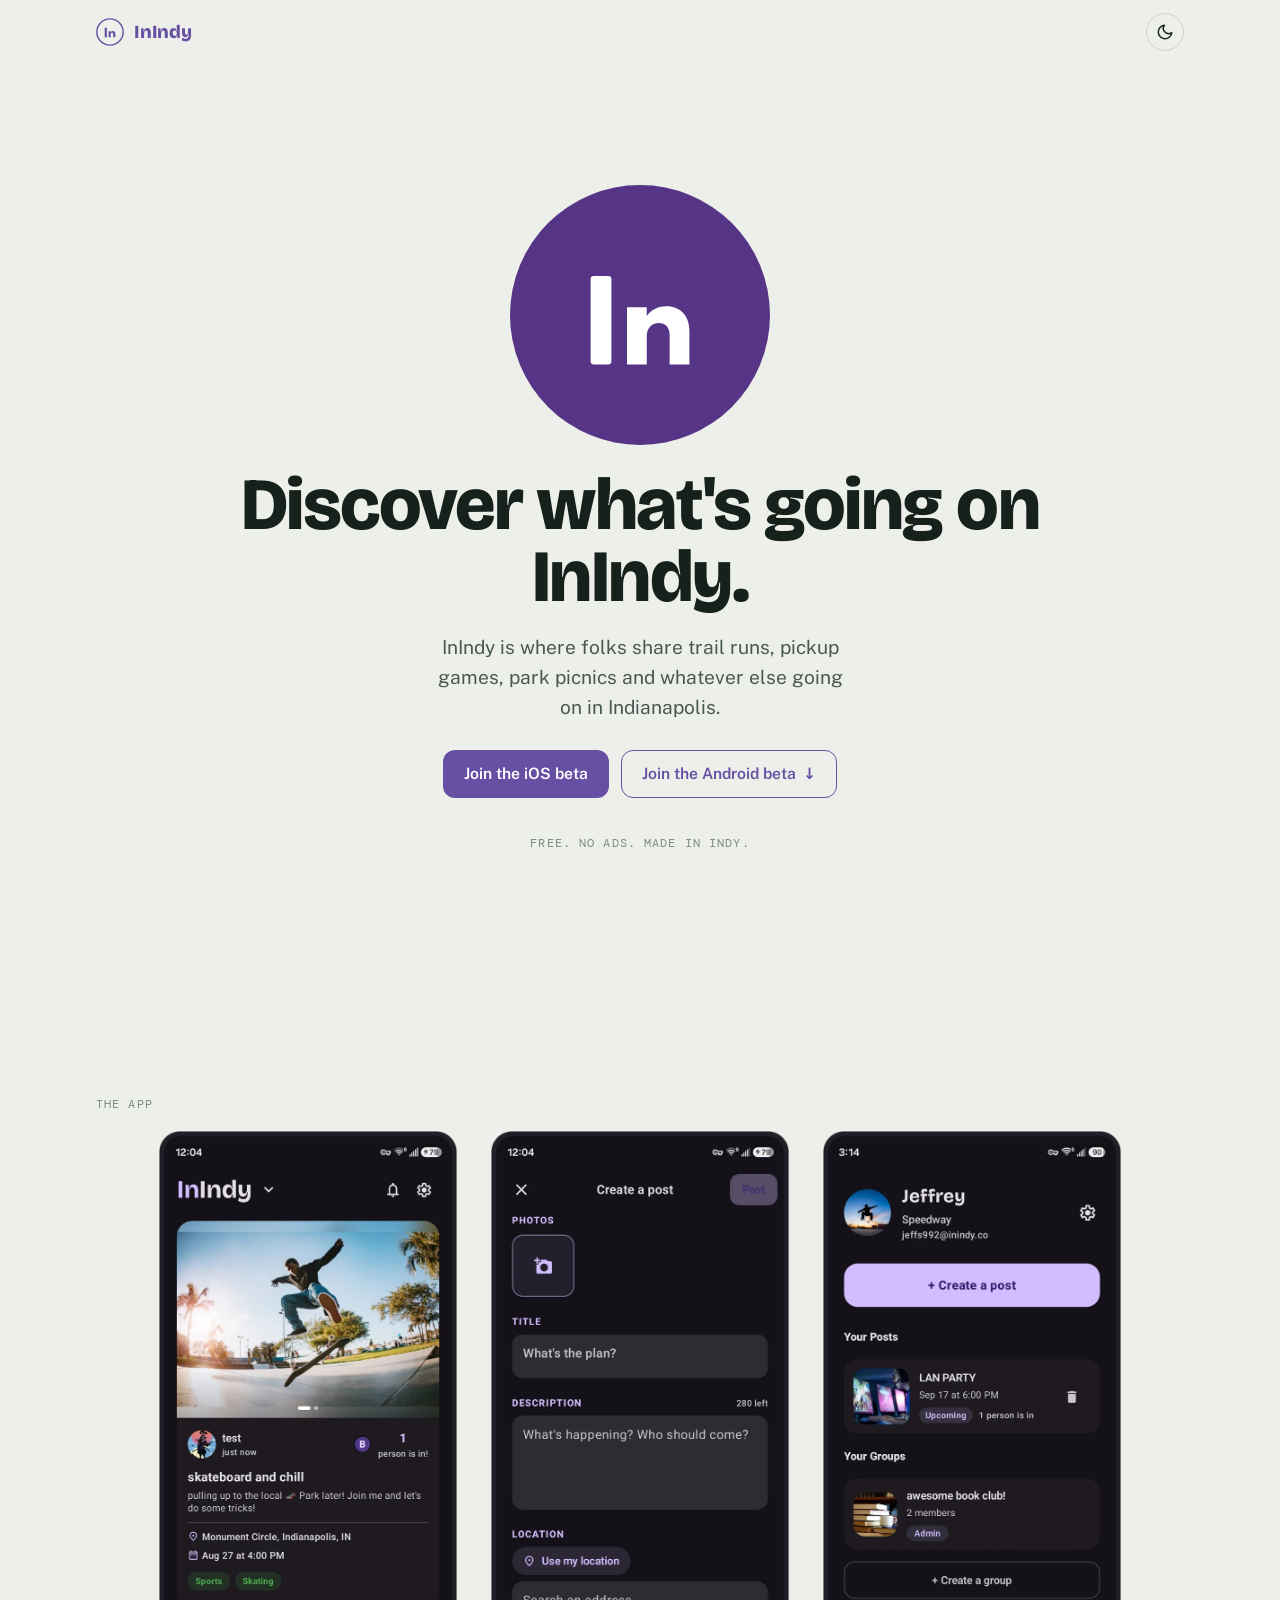
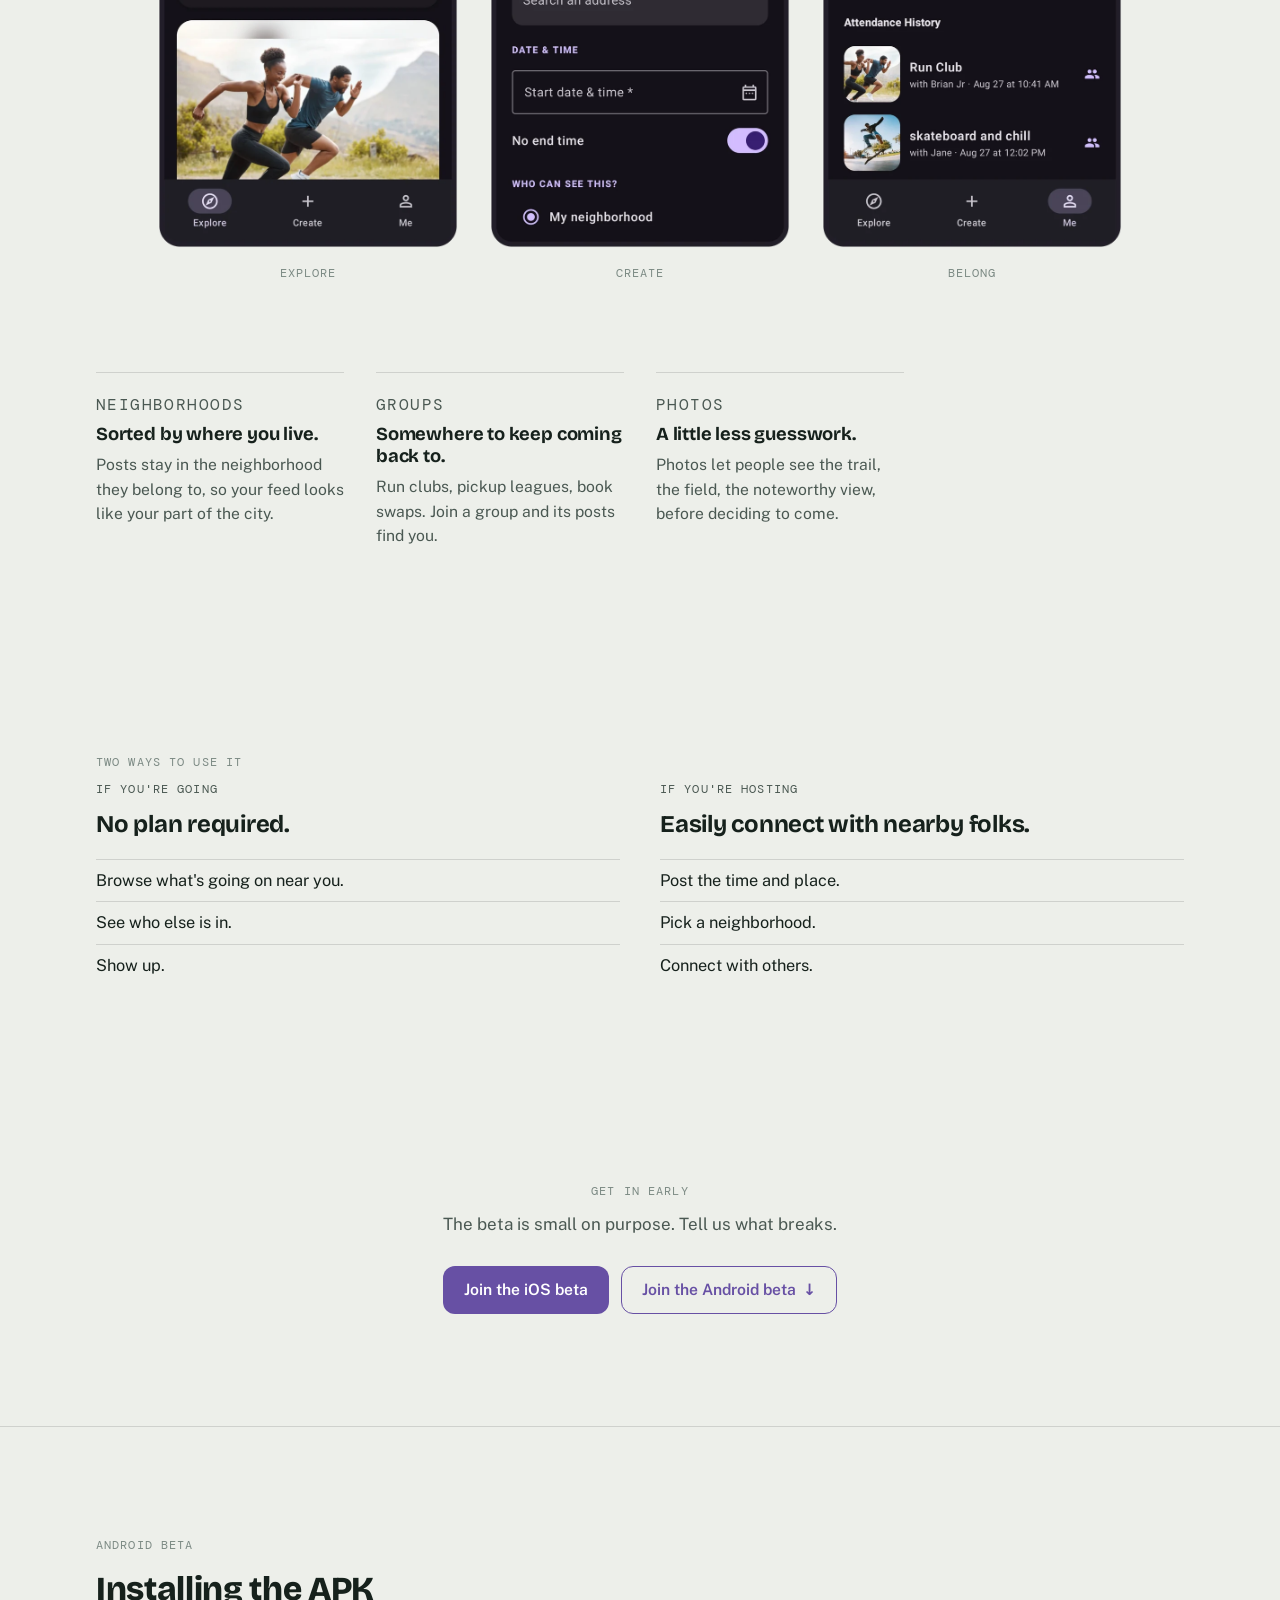
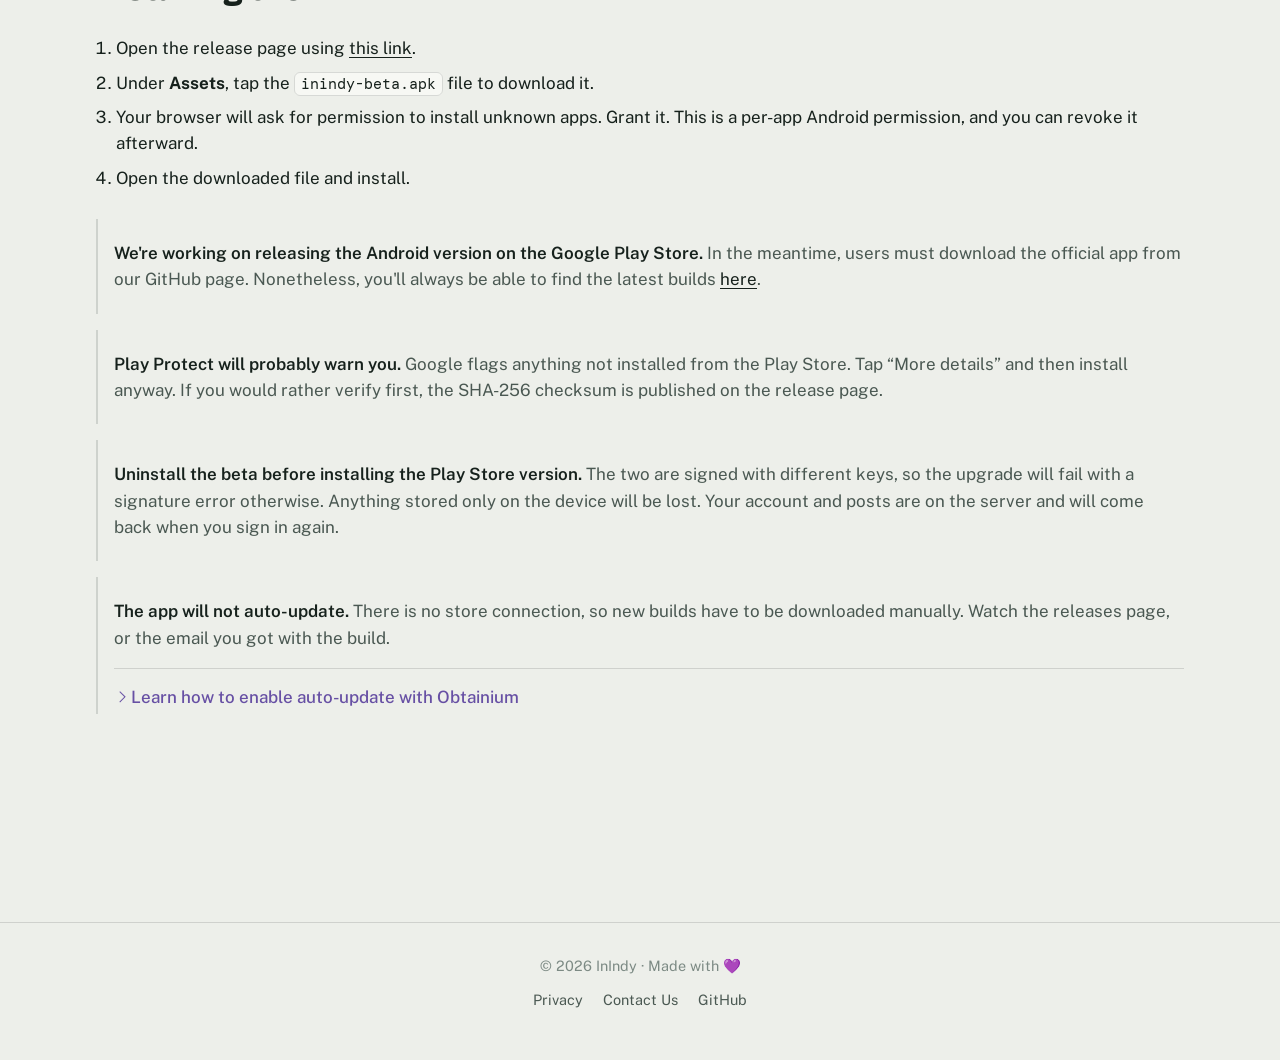
==== commit d1b2c14c: "adds Obtainium info to android beta info" ====
--- a/docs/index.html
+++ b/docs/index.html
@@ -80,6 +80,7 @@
 
   <section class="section">
     <div class="container">
+      <h2 class="mono kicker">The app</h2>
       <div class="screens">
         <figure class="screen">
           <picture>
@@ -107,7 +108,6 @@
         </figure>
       </div>
 
-      <p class="mono kicker">The app</p>
       <div class="blocks">
         <article class="block">
           <p class="mono">Neighborhoods</p>
@@ -130,7 +130,7 @@
 
   <section class="section">
     <div class="container">
-      <p class="mono kicker">Two ways to use it</p>
+      <h2 class="mono kicker">Two ways to use it</h2>
       <div class="two-ways">
         <div class="way">
           <p class="mono">If you're going</p>
@@ -154,17 +154,18 @@
     </div>
   </section>
 
-<!--  <section class="section">-->
-<!--    <div class="container">-->
-<!--      <p class="mono kicker">Neighborhoods</p>-->
-<!--      <p class="hoods">Beech Grove &middot; Carmel &middot; Castleton &middot; Crown Hill &middot; Fall Creek Place &middot; Fishers &middot; Geist &middot; Golden Hill &middot; Greenwood &middot; High School Road &middot; Mapleton-Fall Creek &middot; Mars Hill &middot; Near Eastside &middot; Near Northside &middot; Near Westside &middot; Nora &middot; Riverside &middot; Southport &middot; Speedway &middot; University Heights &middot; Wayne &middot; Westfield &middot; White River State Park Area &middot; Woodruff Place &middot; Zionsville</p>-->
-<!--    </div>-->
-<!--  </section>-->
+  <section class="section cta-close">
+    <div class="container">
+      <h2 class="mono kicker">Get in early</h2>
+      <p class="cta-lead">The beta is small on purpose. Tell us what breaks.</p>
+      <div class="cta-row" id="ctaBottom"></div>
+    </div>
+  </section>
 
   <section class="section android-setup" id="android-setup">
     <div class="container">
-      <p class="mono kicker">Android beta</p>
-      <h2>Installing the APK</h2>
+      <h2 class="mono kicker">Android beta</h2>
+      <h3>Installing the APK</h3>
       <ol>
         <li>Open the release page using <a id="releaseLink" href="#" target="_blank" rel="noopener">this link</a>.</li>
         <li>Under <strong>Assets</strong>, tap the <code>inindy-beta.apk</code> file to download it.</li>
@@ -179,10 +180,22 @@
         <p><strong>Play Protect will probably warn you.</strong> Google flags anything not installed from the Play Store. Tap &ldquo;More details&rdquo; and then install anyway. If you would rather verify first, the SHA-256 checksum is published on the release page.</p>
       </div>
       <div class="warn">
+        <p><strong>Uninstall the beta before installing the Play Store version.</strong> The two are signed with different keys, so the upgrade will fail with a signature error otherwise. Anything stored only on the device will be lost. Your account and posts are on the server and will come back when you sign in again.</p>
+      </div>
+      <div class="warn">
         <p><strong>The app will not auto-update.</strong> There is no store connection, so new builds have to be downloaded manually. Watch the releases page, or the email you got with the build.</p>
-      </div>
-      <div class="warn">
-        <p><strong>Uninstall the beta before installing the Play Store version.</strong> The two are signed with different keys, so the upgrade will fail with a signature error otherwise. Anything stored only on the device will be lost. Your account and posts are on the server and will come back when you sign in again.</p>
+        <details class="note">
+          <summary>Learn how to enable auto-update with Obtainium</summary>
+          <div class="note-body">
+            <p><a href="https://github.com/ImranR98/Obtainium" target="_blank" rel="noopener">Obtainium</a> is a free, open-source app that watches a project&rsquo;s GitHub releases and tells you when there&rsquo;s a new build.</p>
+            <ol>
+              <li>Install Obtainium from <a href="https://github.com/ImranR98/Obtainium/releases" target="_blank" rel="noopener">GitHub</a>, <a href="https://f-droid.org/en/packages/dev.imranr.obtainium.fdroid/" target="_blank" rel="noopener">F-Droid</a>, or <a href="https://apt.izzysoft.de/fdroid/index/apk/dev.imranr.obtainium" target="_blank" rel="noopener">IzzyOnDroid</a>.</li>
+              <li>Open it and tap <strong>Add App</strong>.</li>
+              <li>Paste <code>https://github.com/BrianJr03/InIndyApp</code> and tap <strong>Add</strong>.</li>
+            </ol>
+            <p>Obtainium will now check for new InIndy builds and send you a notification when one lands. Tap it to install.</p>
+          </div>
+        </details>
       </div>
     </div>
   </section>
--- a/docs/assets/css/index.css
+++ b/docs/assets/css/index.css
@@ -97,6 +97,7 @@
 .mono {
   font-family: var(--font-mono);
   font-size: 0.78rem;
+  font-weight: 400;
   letter-spacing: 0.09em;
   text-transform: uppercase;
   color: var(--ink-3);
@@ -215,6 +216,25 @@
   color: var(--on-brand);
 }
 .btn-primary:hover { background: var(--brand-hover); color: var(--on-brand); transform: translateY(-1px); }
+.btn-secondary {
+  background: transparent;
+  color: var(--brand-text);
+  border: 1px solid var(--brand-text);
+}
+.btn-secondary:hover {
+  background: color-mix(in srgb, var(--brand-text) 12%, transparent);
+  color: var(--brand-text);
+}
+.btn-arrow {
+  display: inline-block;
+  margin-left: .4rem;
+  transition: transform .18s ease;
+}
+.btn-secondary:hover .btn-arrow { transform: translateY(2px); }
+@media (prefers-reduced-motion: reduce) {
+  .btn-arrow { transition: none; }
+  .btn-secondary:hover .btn-arrow { transform: none; }
+}
 .btn-disabled {
   background: transparent;
   color: var(--ink-3);
@@ -222,16 +242,6 @@
   cursor: not-allowed;
   pointer-events: none;
 }
-.setup-link {
-  display: block;
-  width: fit-content;
-  margin: 8px auto 0;
-  color: var(--ink-3);
-  font-size: 0.9rem;
-  text-decoration: underline;
-  text-underline-offset: 3px;
-}
-.setup-link:hover { color: var(--ink); }
 .hero-foot { margin-top: 1.25rem; }
 
 /* WHAT IT DOES */
@@ -319,18 +329,9 @@
   padding-top: 8px;
 }
 
-/* NEIGHBORHOODS */
-.hoods {
-  font-family: var(--font-mono);
-  color: var(--ink-3);
-  font-size: 0.86rem;
-  letter-spacing: 0.04em;
-  line-height: 1.9;
-}
-
 /* ANDROID SETUP */
 .android-setup { border-top: 1px solid var(--line); padding-top: var(--section-y); }
-.android-setup h2 {
+.android-setup h3 {
   font-family: var(--font-display);
   font-weight: 800;
   font-size: clamp(1.6rem, 3.5vw, 2.1rem);
@@ -346,10 +347,35 @@
   color: var(--ink-2);
 }
 .warn strong { color: var(--ink); font-weight: 600; }
-.android-setup .foot-link { display: inline-block; margin-top: 1rem; }
-
-/* SECTION HEADS */
-.kicker { margin-bottom: 0.5rem; }
+.note{margin-top:.9rem;border-top:1px solid var(--line);padding-top:.9rem}
+.note summary{cursor:pointer;color:var(--brand-text);font-weight:500;
+  list-style:none;display:flex;align-items:center;gap:.5rem}
+.note summary::-webkit-details-marker{display:none}
+.note summary::before{content:"";width:.42rem;height:.42rem;flex:none;
+  border-right:1.5px solid currentColor;border-bottom:1.5px solid currentColor;
+  transform:rotate(-45deg);transition:transform .18s ease;margin-left:.1rem}
+.note[open] summary::before{transform:rotate(45deg)}
+.note summary:focus-visible{outline:2px solid var(--brand-text);outline-offset:3px;
+  border-radius:3px}
+.note-body{margin-top:.75rem;color:var(--ink-2)}
+.note-body ol{margin:.6rem 0;padding-left:1.2rem}
+.note-body li{margin:.35rem 0}
+.note-body code{font-family:'DM Mono',ui-monospace,monospace;font-size:.88em;
+  background:var(--paper-2);padding:.12em .4em;border-radius:4px;
+  overflow-wrap:anywhere}
+.note{interpolate-size:allow-keywords}
+.note::details-content{opacity:0;block-size:0;overflow:hidden;
+  transition:content-visibility .28s allow-discrete,opacity .22s ease,block-size .28s ease}
+.note[open]::details-content{opacity:1;block-size:auto}
+@media (prefers-reduced-motion:reduce){.note summary::before,.note::details-content{transition:none}}
+
+/* SECTION HEADS — kicker may be either <p> or <h2>, so reset browser h2 margins */
+.kicker { margin: 1em 0 0.5rem; }
+
+/* CLOSING CTA */
+.cta-close { text-align: center; }
+.cta-close .cta-row { justify-content: center; }
+.cta-lead { margin: .6rem 0 1.8rem; color: var(--ink-2); }
 
 /* FOOTER */
 footer.site {
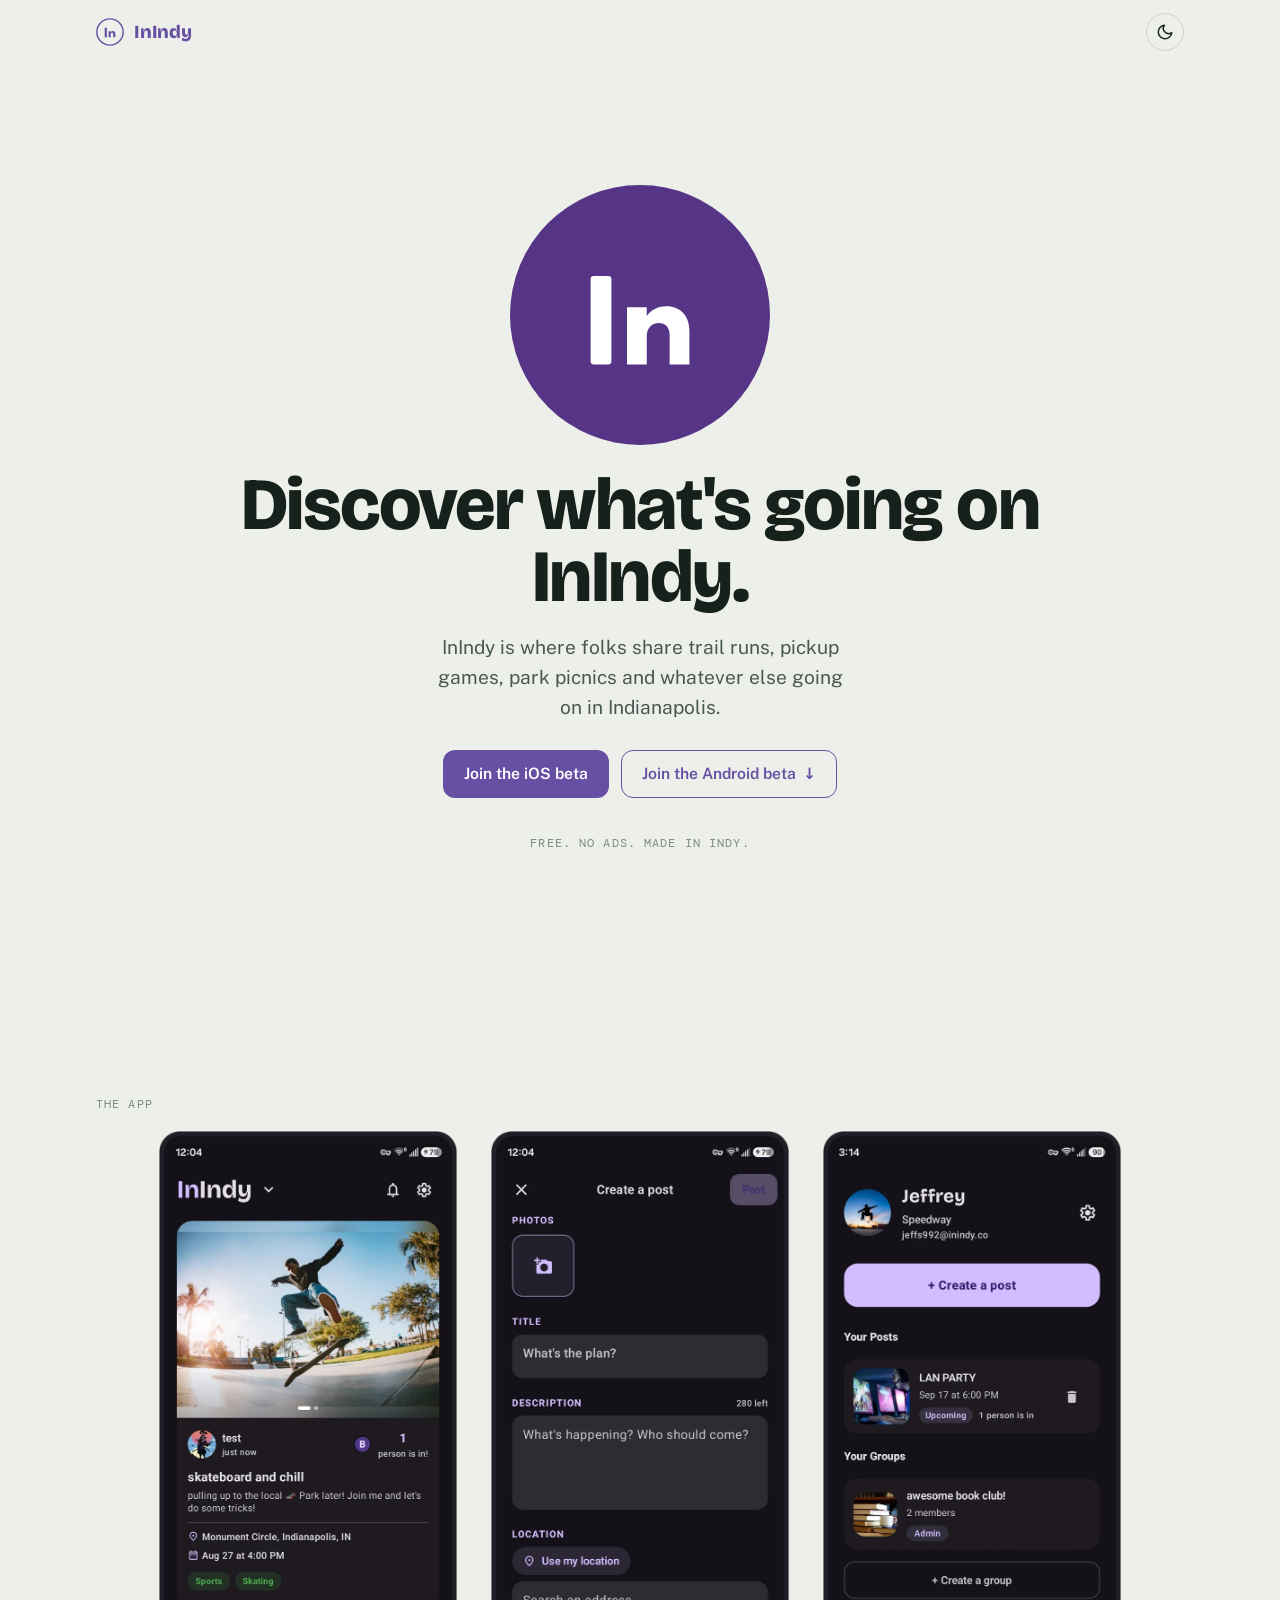
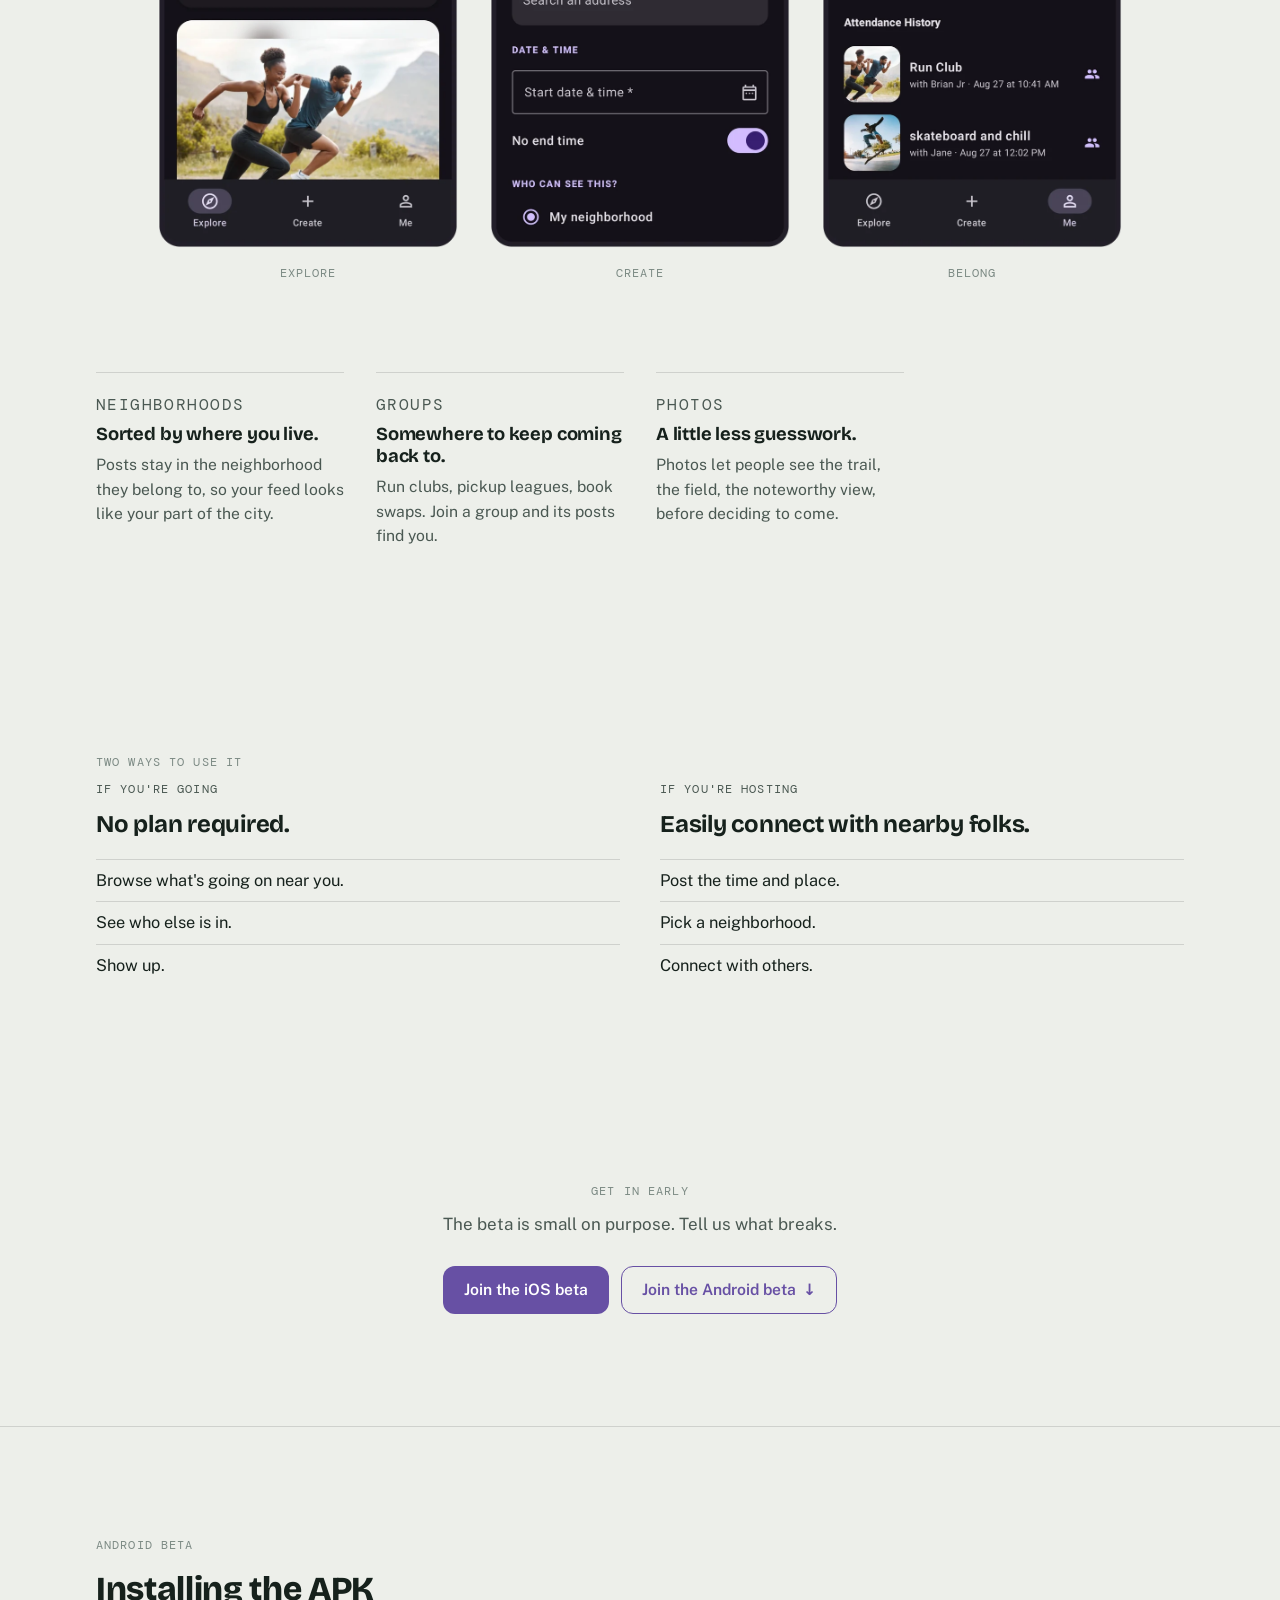
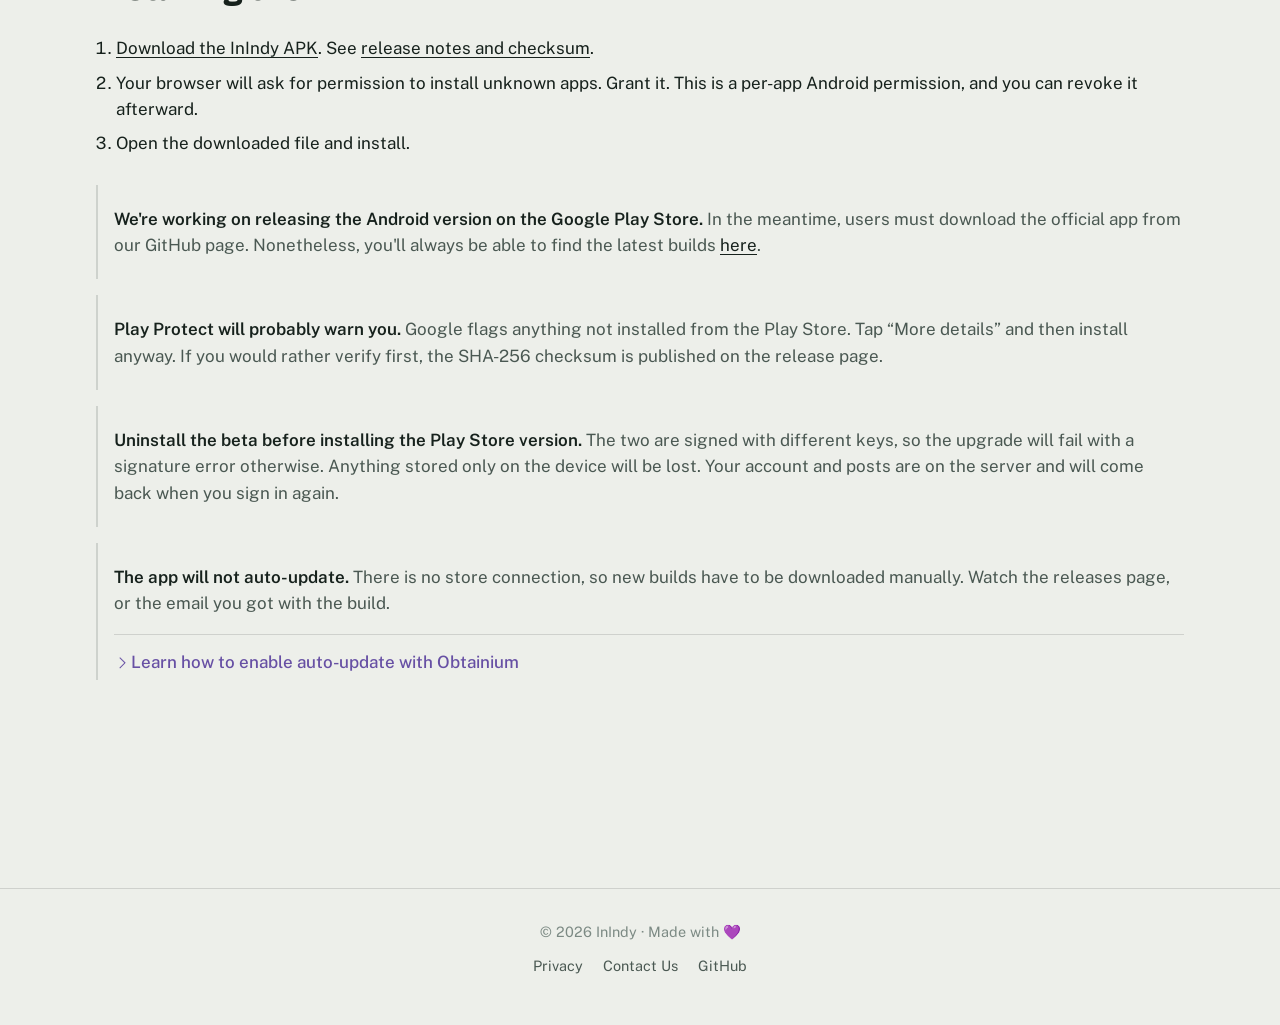
==== commit 344b5e17: "direct download android" ====
--- a/docs/index.html
+++ b/docs/index.html
@@ -167,8 +167,10 @@
       <h2 class="mono kicker">Android beta</h2>
       <h3>Installing the APK</h3>
       <ol>
-        <li>Open the release page using <a id="releaseLink" href="#" target="_blank" rel="noopener">this link</a>.</li>
-        <li>Under <strong>Assets</strong>, tap the <code>inindy-beta.apk</code> file to download it.</li>
+        <li>
+          <a id="apkDownload" href="#" download>Download the InIndy APK</a><span id="latestVersion" class="mono" aria-live="polite"></span>.
+          See <a id="releaseLink" href="#" target="_blank" rel="noopener">release notes and checksum</a>.
+        </li>
         <li>Your browser will ask for permission to install unknown apps. Grant it. This is a per-app Android permission, and you can revoke it afterward.</li>
         <li>Open the downloaded file and install.</li>
       </ol>
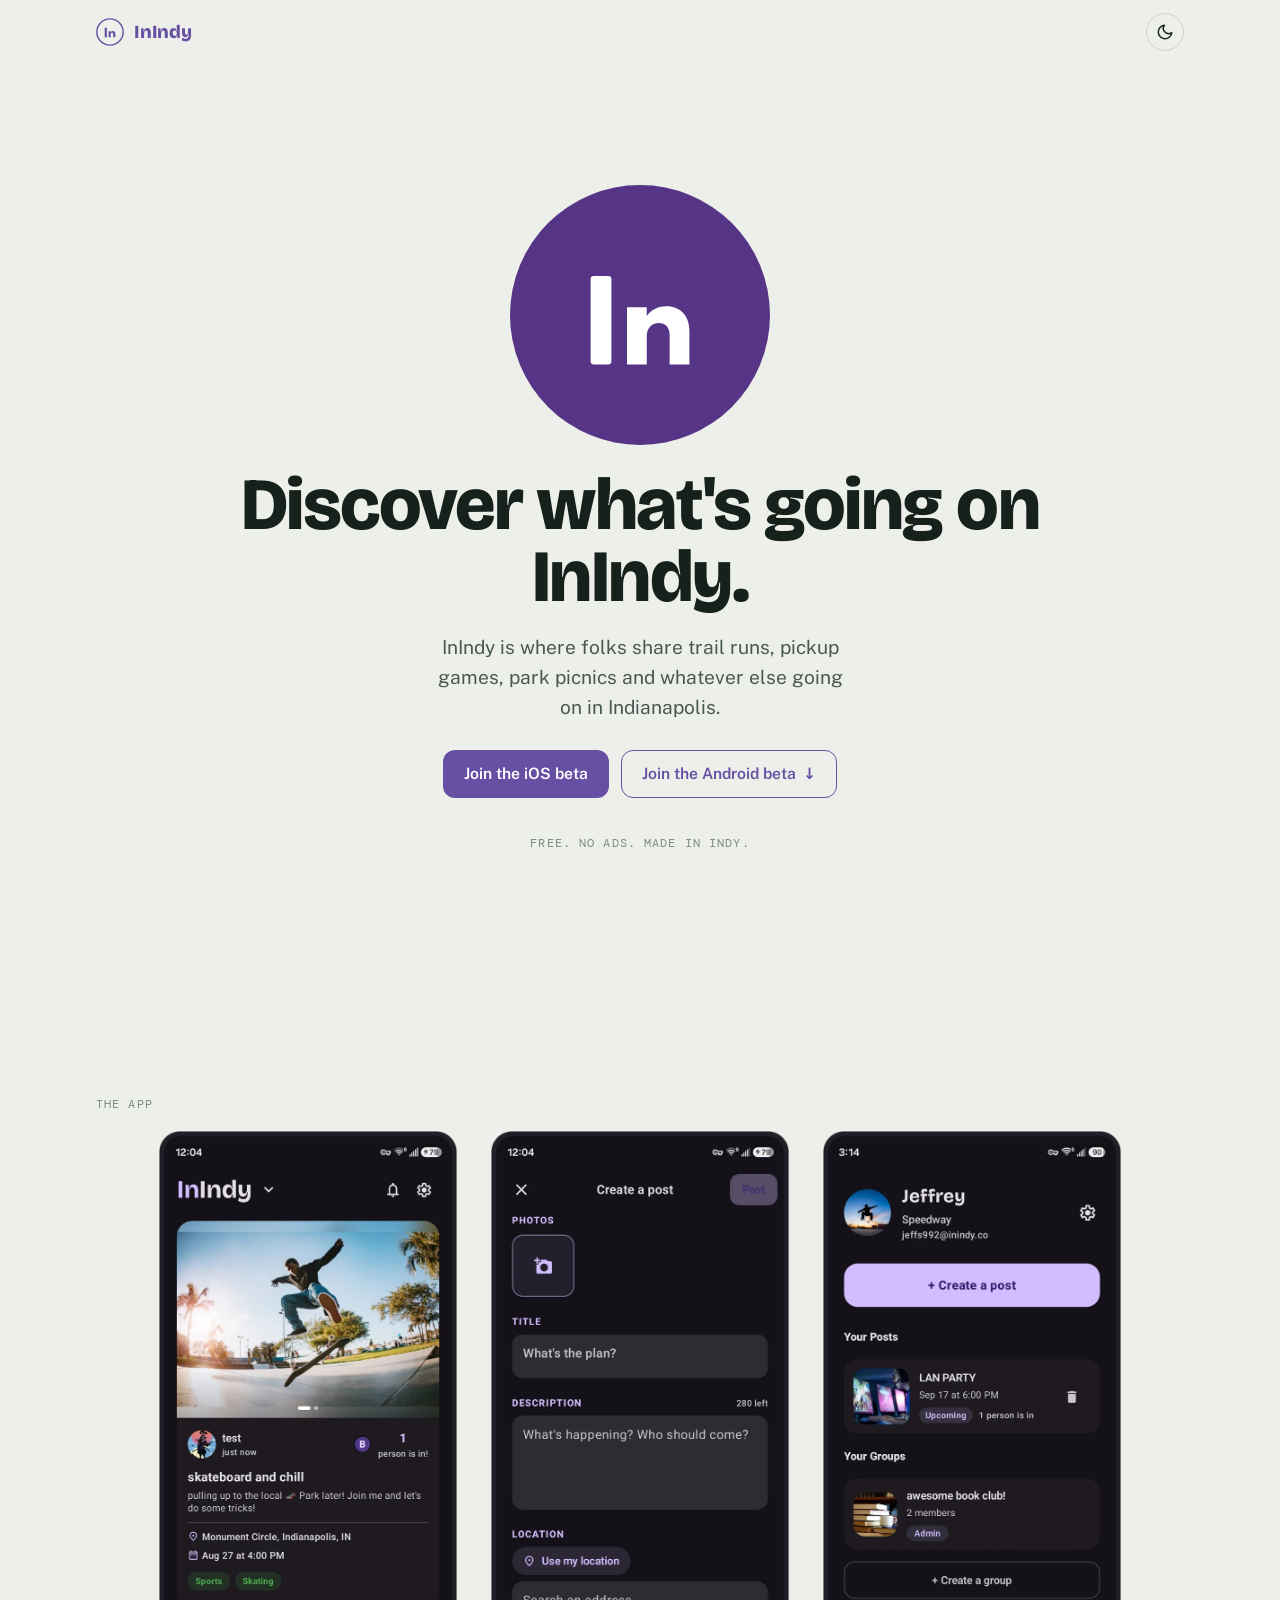
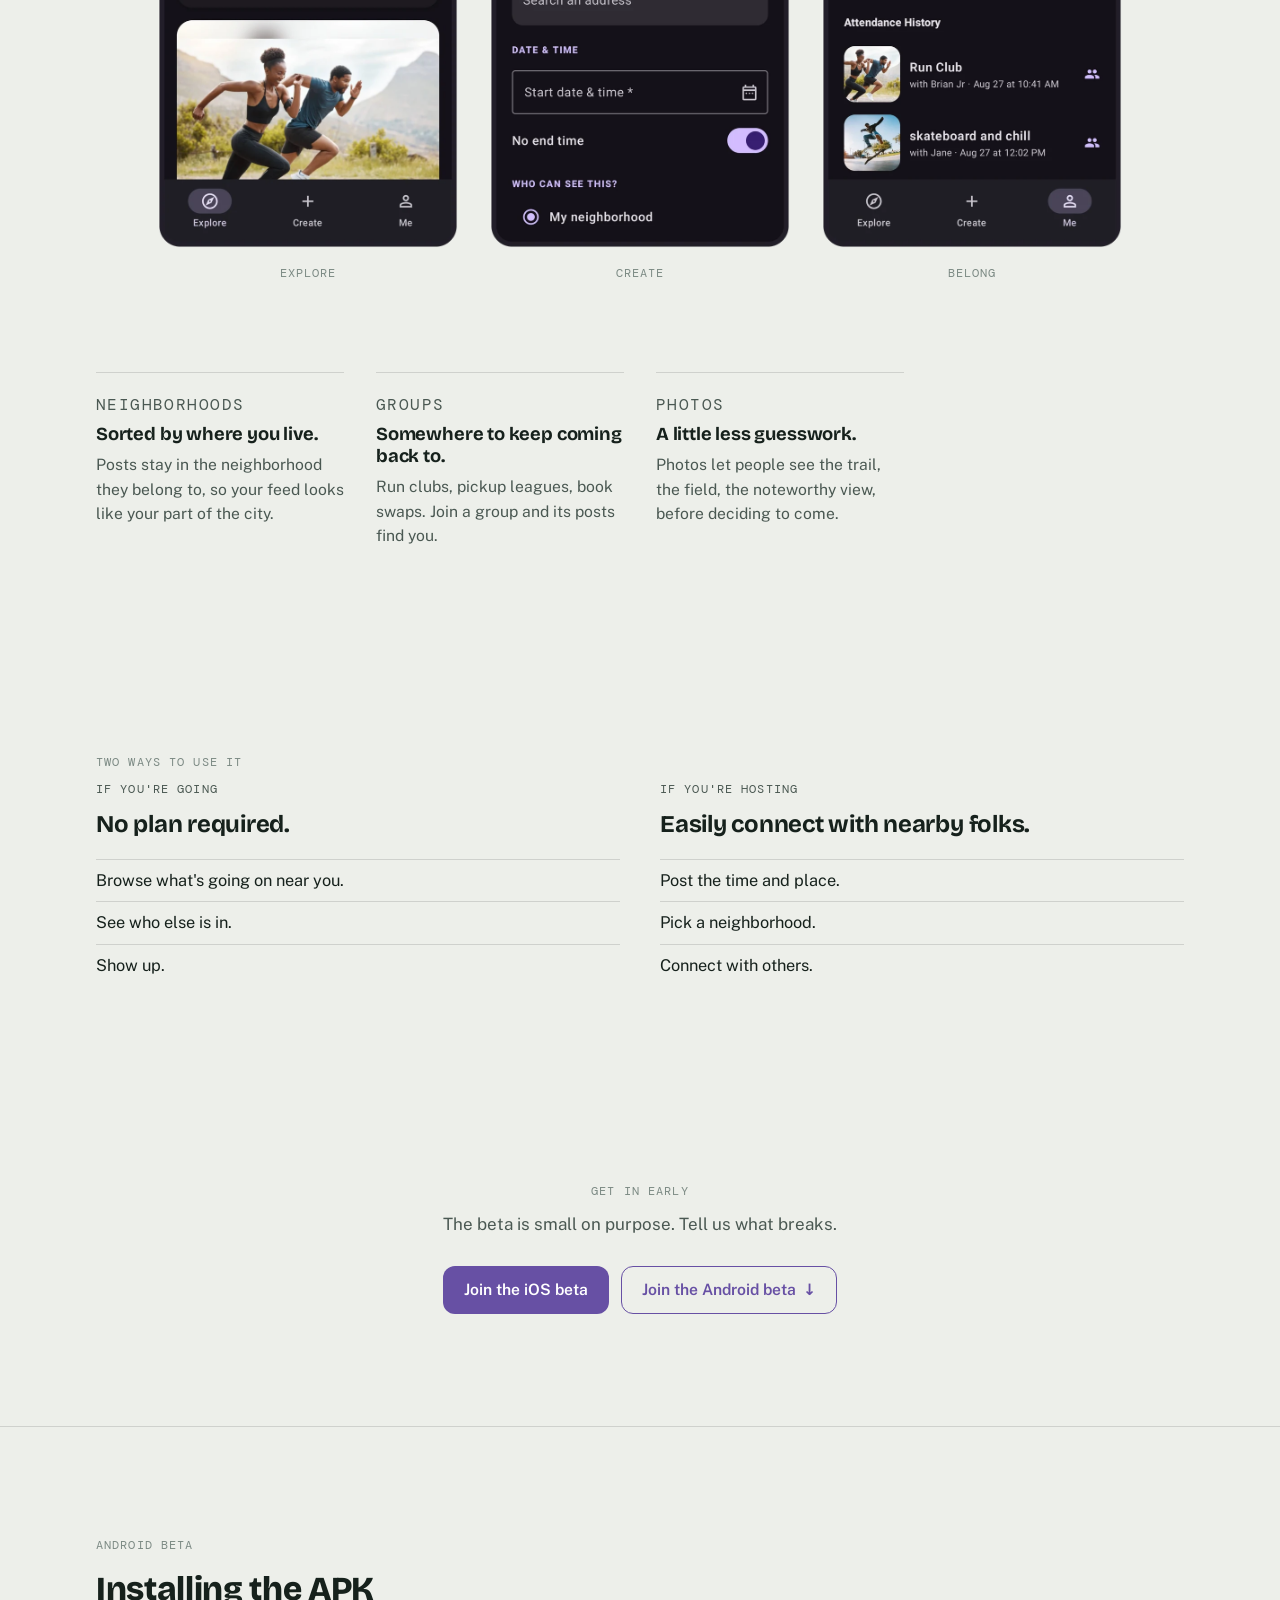
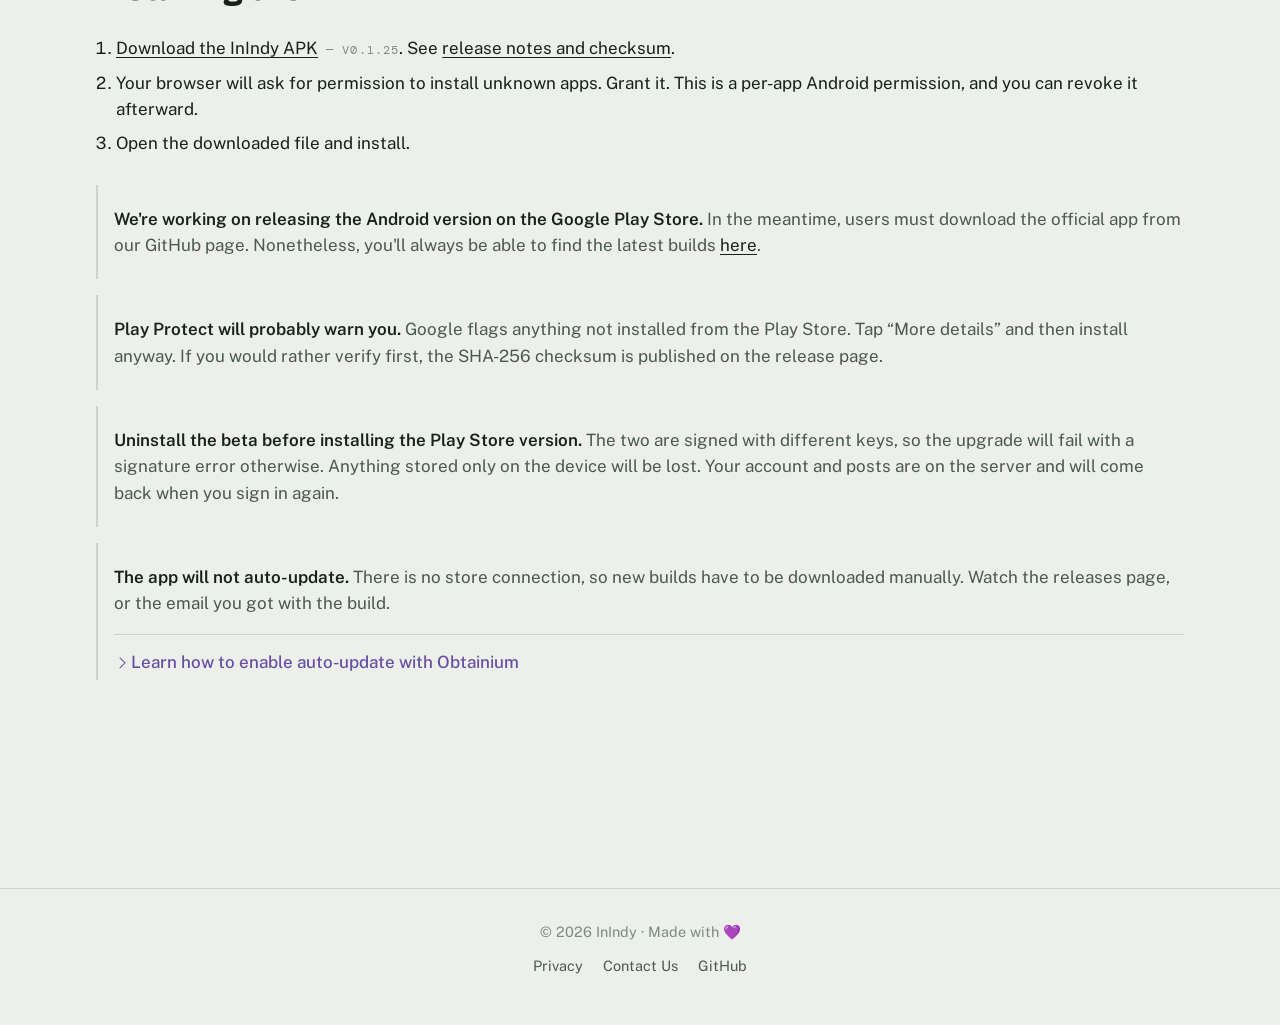
==== commit f03e5f43: "updates og:image" ====
--- a/docs/index.html
+++ b/docs/index.html
@@ -12,11 +12,11 @@
 <meta property="og:title" content="Discover what's going on InIndy.">
 <meta property="og:description" content="InIndy is where folks share trail runs, pickup games, park picnics and whatever else going on in Indianapolis.">
 <meta property="og:url" content="https://inindy.co/">
-<meta property="og:image" content="https://inindy.co/assets/og-image.png">
+<meta property="og:image" content="https://inindy.co/assets/og-image.png?v=2">
 <meta name="twitter:card" content="summary_large_image">
 <meta name="twitter:title" content="Discover what's going on InIndy.">
 <meta name="twitter:description" content="InIndy is where folks share trail runs, pickup games, park picnics and whatever else going on in Indianapolis.">
-<meta name="twitter:image" content="https://inindy.co/assets/og-image.png">
+<meta name="twitter:image" content="https://inindy.co/assets/og-image.png?v=2">
 
 <meta name="theme-color" content="#EDEFEA" media="(prefers-color-scheme: light)">
 <meta name="theme-color" content="#000000" media="(prefers-color-scheme: dark)">
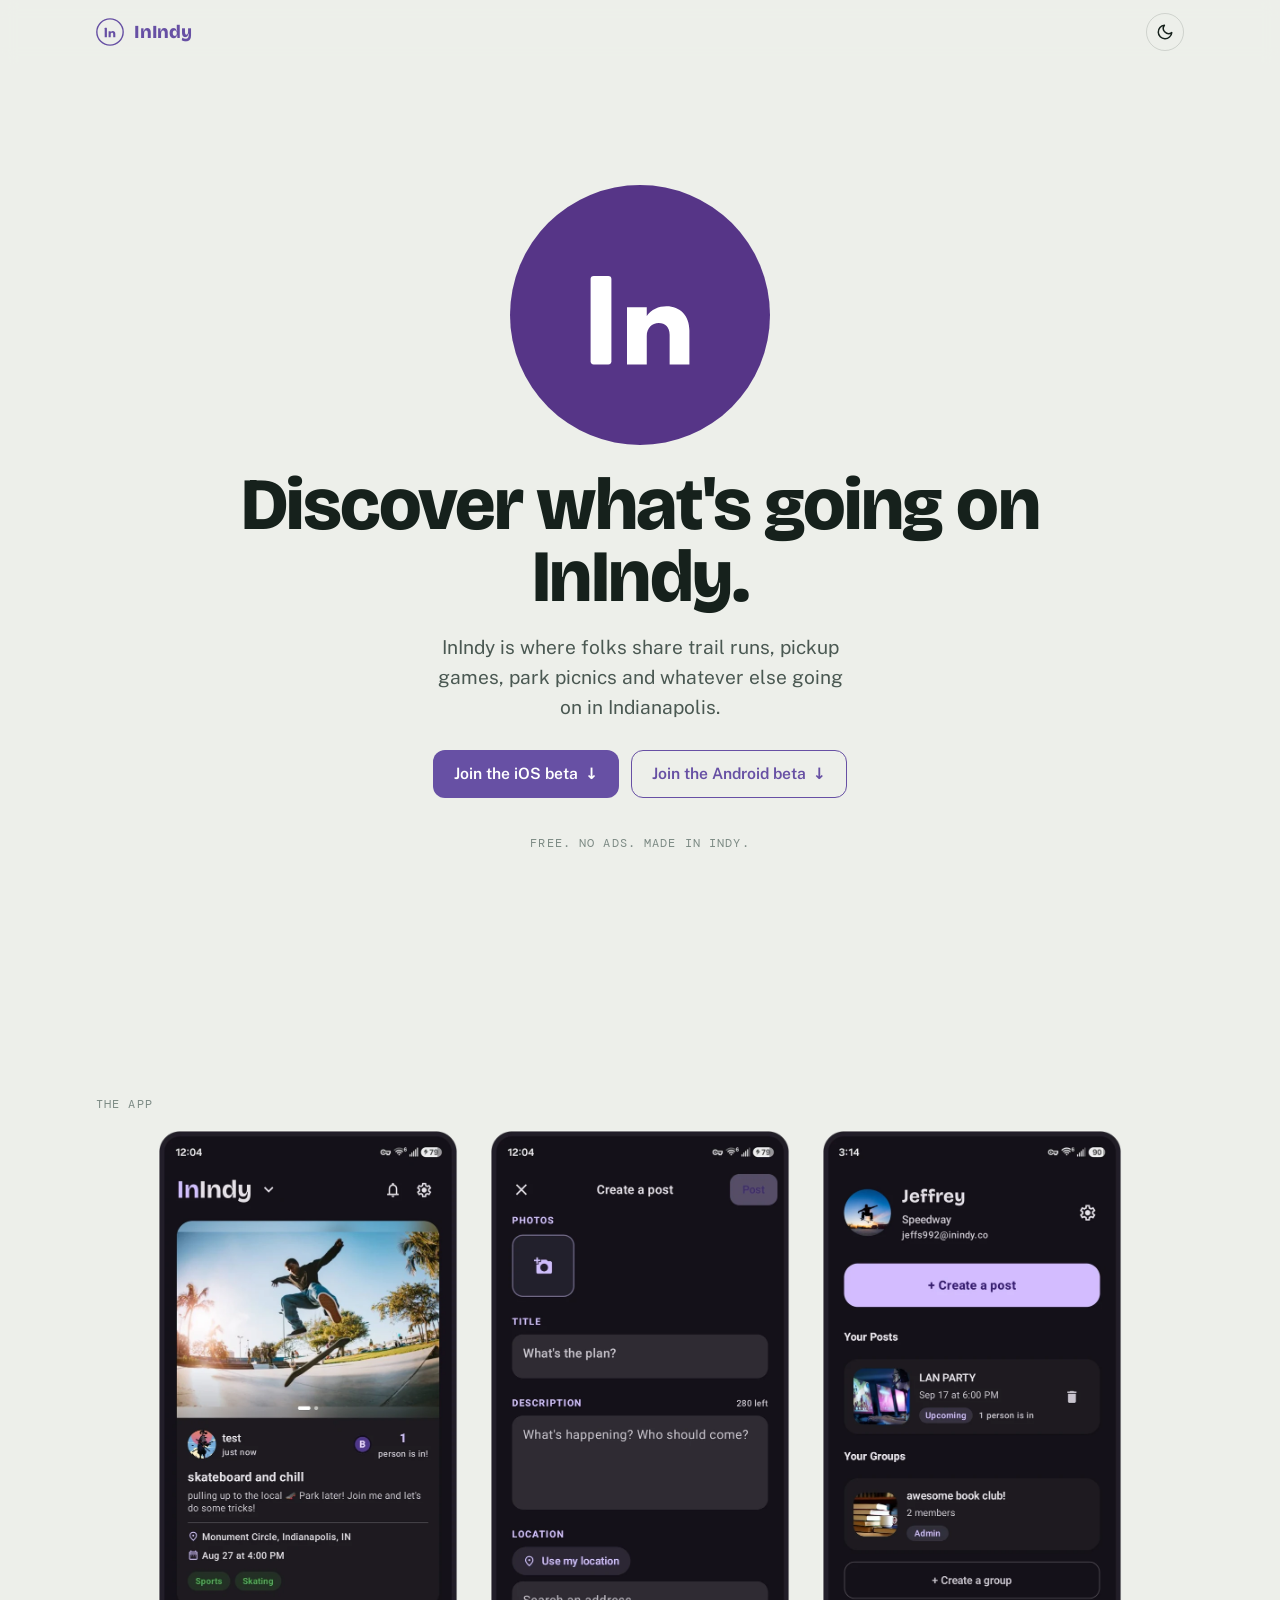
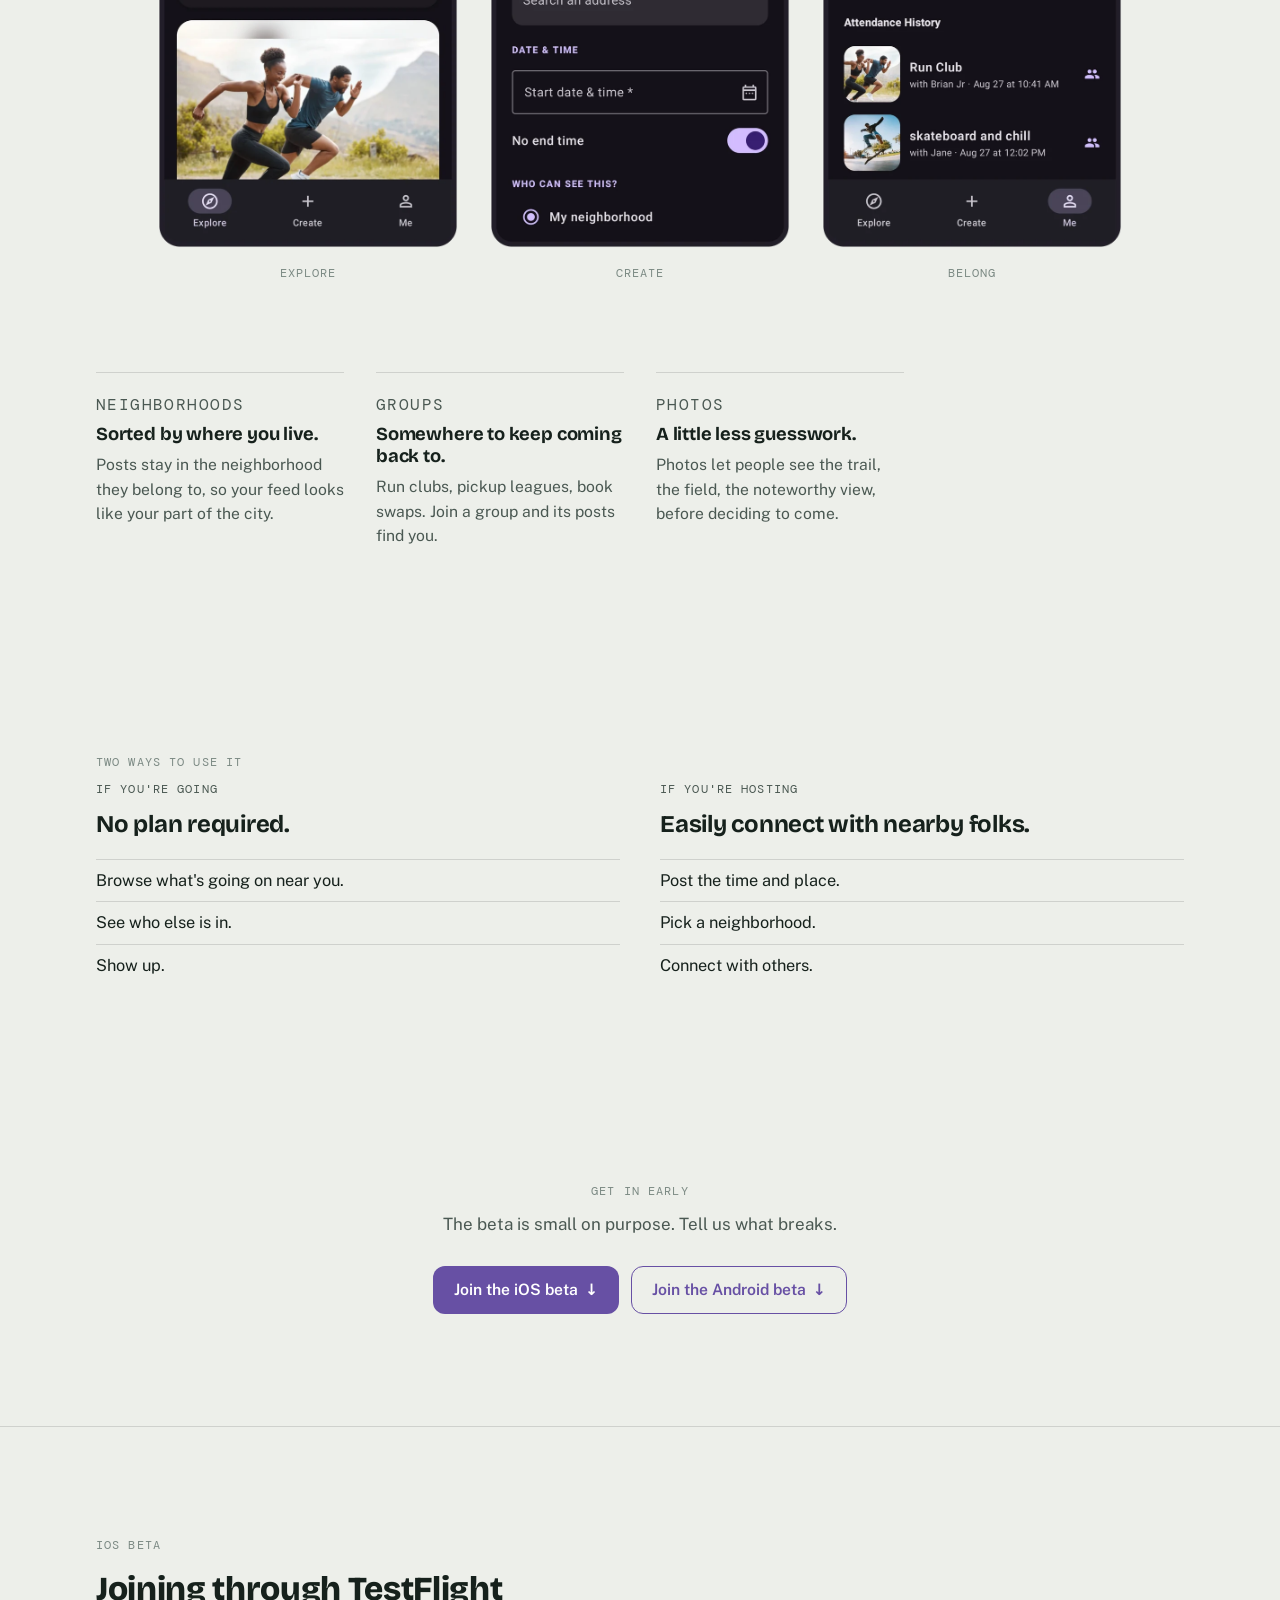
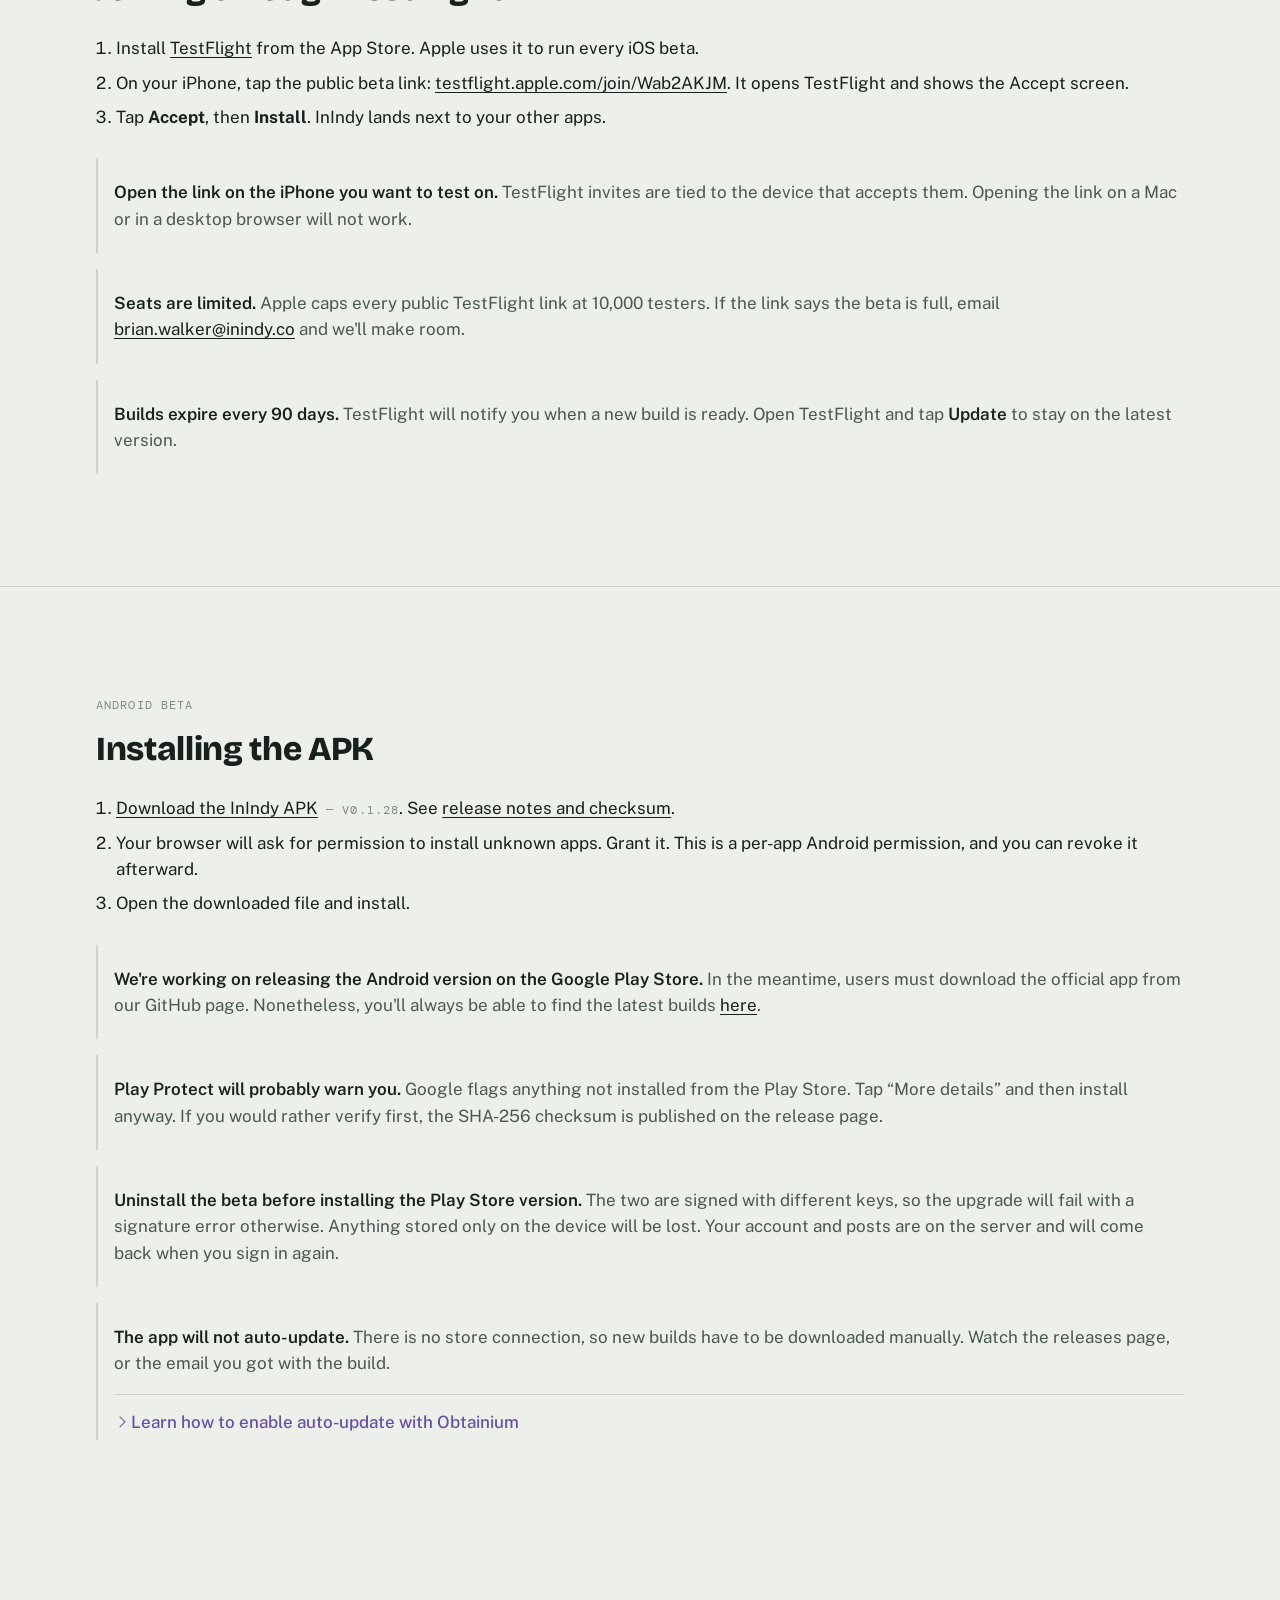
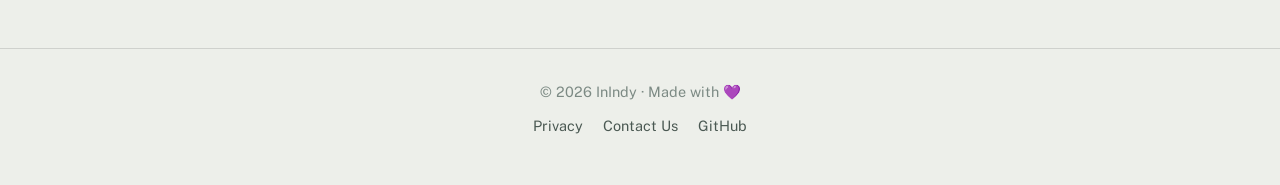
==== commit 4b4fc117: "updates ios section with testflight info" ====
--- a/docs/index.html
+++ b/docs/index.html
@@ -162,7 +162,29 @@
     </div>
   </section>
 
-  <section class="section android-setup" id="android-setup">
+  <section class="section beta-setup" id="ios-setup">
+    <div class="container">
+      <h2 class="mono kicker">iOS beta</h2>
+      <h3>Joining through TestFlight</h3>
+      <ol>
+        <li>Install <a href="https://apps.apple.com/us/app/testflight/id899247664" target="_blank" rel="noopener">TestFlight</a> from the App Store. Apple uses it to run every iOS beta.</li>
+        <li>On your iPhone, tap the public beta link: <a id="testflightLink" href="#" target="_blank" rel="noopener">testflight.apple.com/join/Wab2AKJM</a>. It opens TestFlight and shows the Accept screen.</li>
+        <li>Tap <strong>Accept</strong>, then <strong>Install</strong>. InIndy lands next to your other apps.</li>
+      </ol>
+
+      <div class="warn">
+        <p><strong>Open the link on the iPhone you want to test on.</strong> TestFlight invites are tied to the device that accepts them. Opening the link on a Mac or in a desktop browser will not work.</p>
+      </div>
+      <div class="warn">
+        <p><strong>Seats are limited.</strong> Apple caps every public TestFlight link at 10,000 testers. If the link says the beta is full, email <a href="mailto:brian.walker@inindy.co">brian.walker@inindy.co</a> and we'll make room.</p>
+      </div>
+      <div class="warn">
+        <p><strong>Builds expire every 90 days.</strong> TestFlight will notify you when a new build is ready. Open TestFlight and tap <strong>Update</strong> to stay on the latest version.</p>
+      </div>
+    </div>
+  </section>
+
+  <section class="section beta-setup" id="android-setup">
     <div class="container">
       <h2 class="mono kicker">Android beta</h2>
       <h3>Installing the APK</h3>
--- a/docs/assets/css/index.css
+++ b/docs/assets/css/index.css
@@ -329,17 +329,17 @@
   padding-top: 8px;
 }
 
-/* ANDROID SETUP */
-.android-setup { border-top: 1px solid var(--line); padding-top: var(--section-y); }
-.android-setup h3 {
+/* BETA SETUP (iOS + Android) */
+.beta-setup { border-top: 1px solid var(--line); padding-top: var(--section-y); }
+.beta-setup h3 {
   font-family: var(--font-display);
   font-weight: 800;
   font-size: clamp(1.6rem, 3.5vw, 2.1rem);
   letter-spacing: -0.01em;
   margin: 0.5rem 0 1.25rem;
 }
-.android-setup ol { margin: 0 0 1.75rem; padding-left: 1.25rem; color: var(--ink); }
-.android-setup ol li { margin-bottom: 0.5rem; }
+.beta-setup ol { margin: 0 0 1.75rem; padding-left: 1.25rem; color: var(--ink); }
+.beta-setup ol li { margin-bottom: 0.5rem; }
 .warn {
   border-left: 2px solid var(--line);
   padding: 0.25rem 0 0.25rem 1rem;
